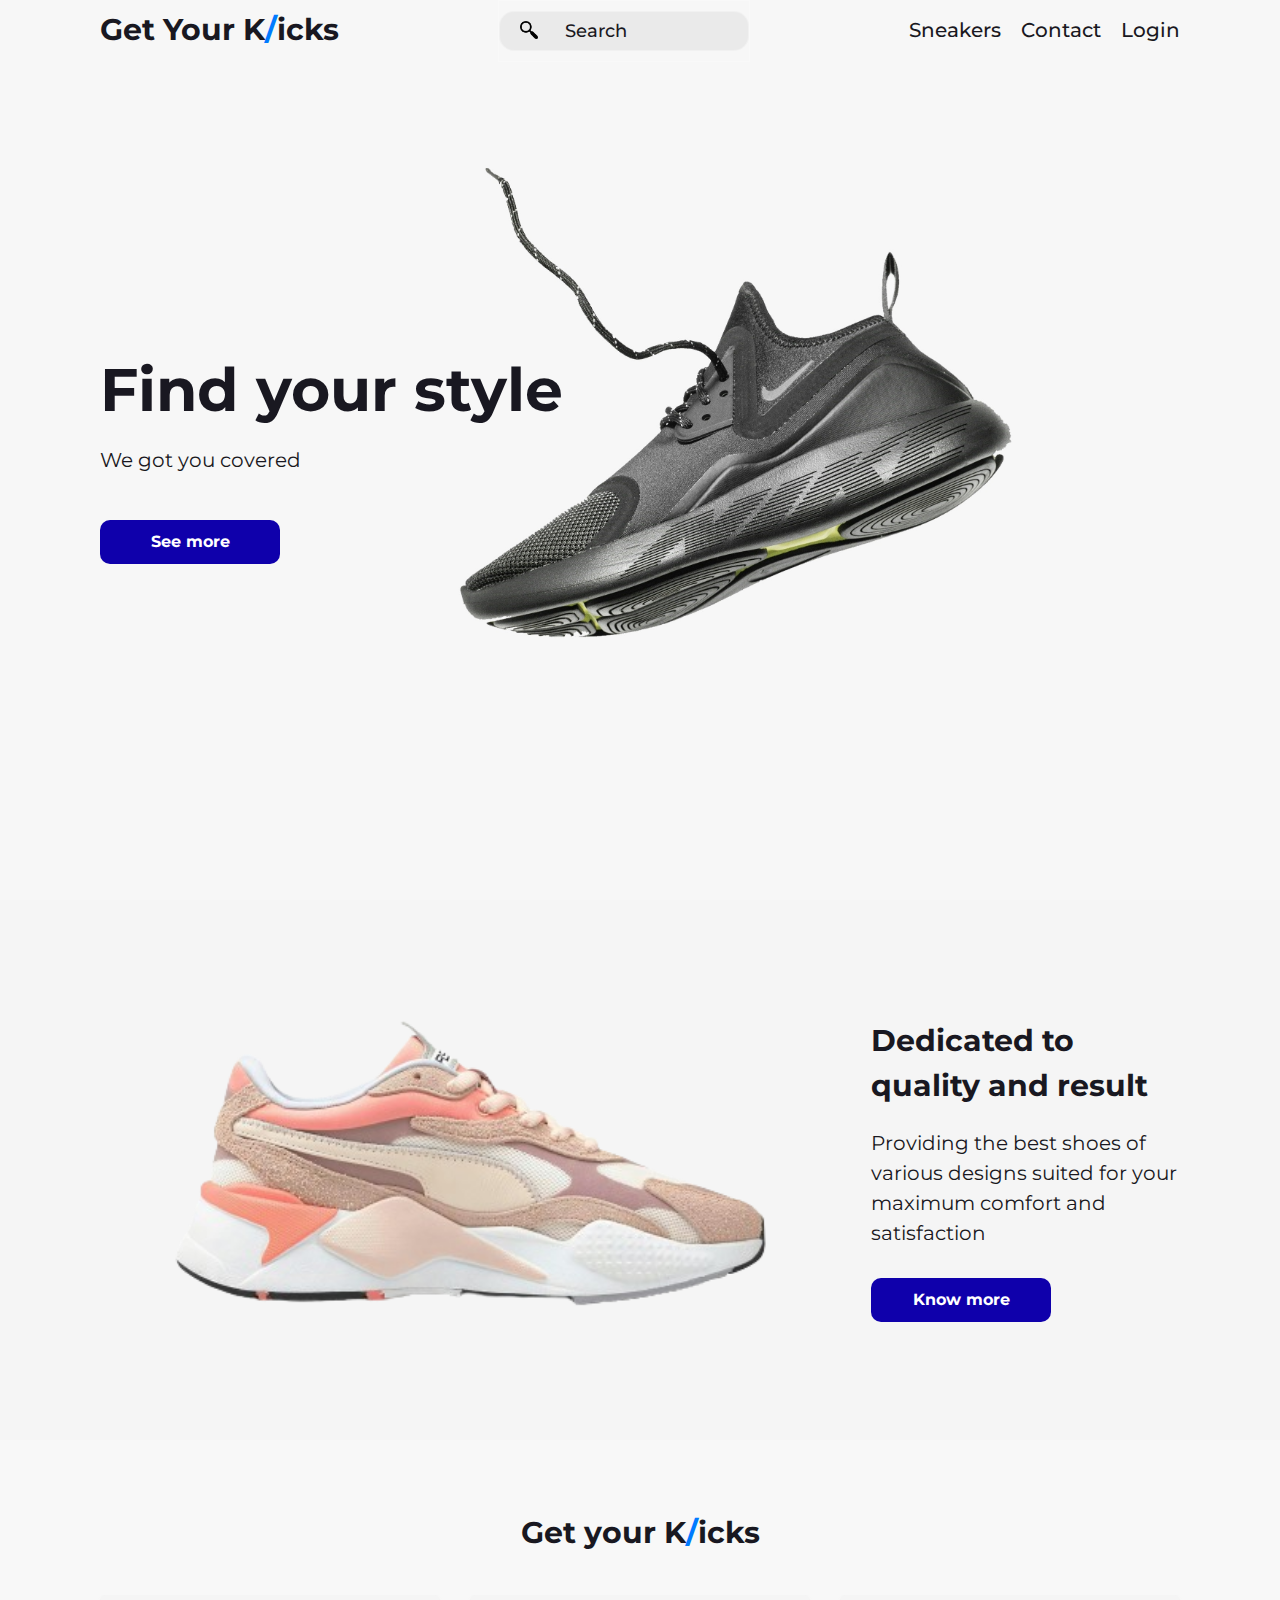
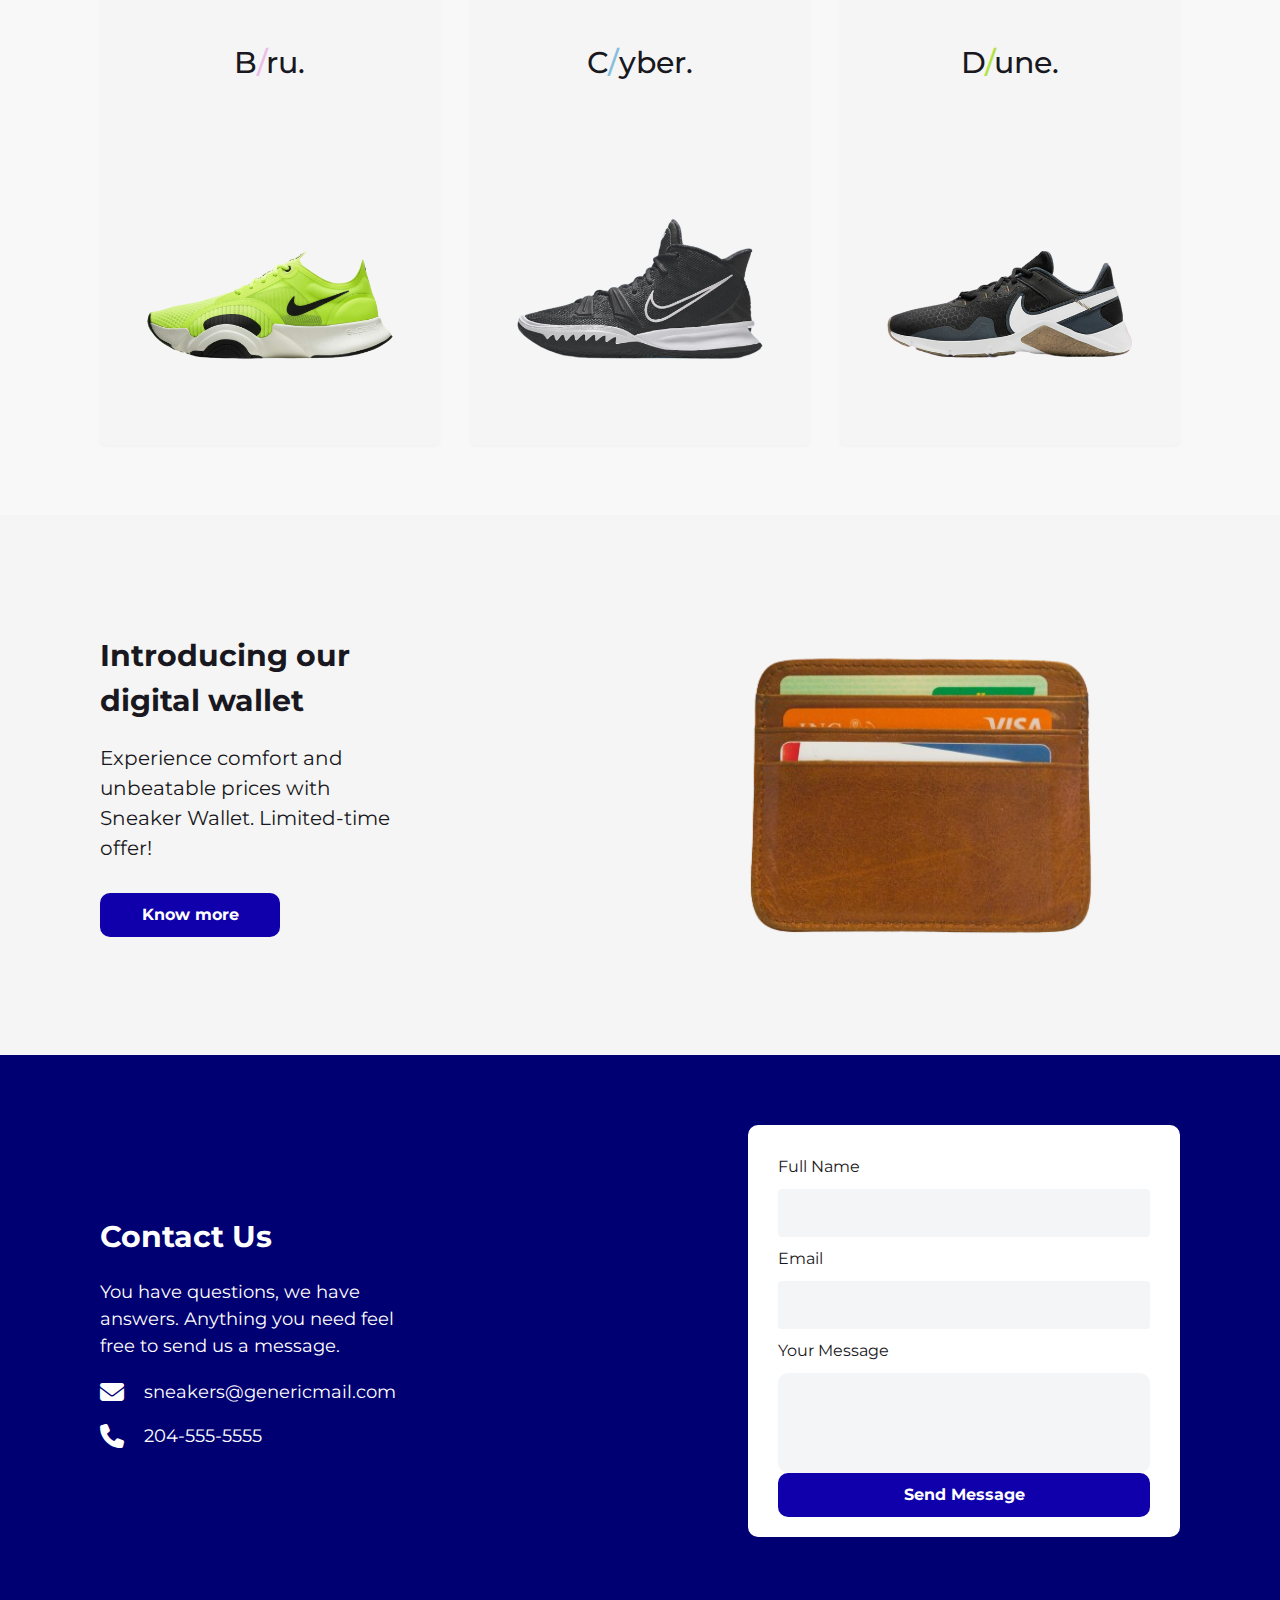
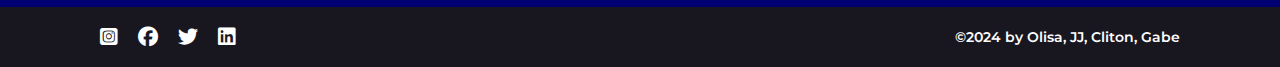
==== index.html @ c59a6548 "button fixed jj" ====
<!DOCTYPE html>
<html lang="en" dir ="ltr">
  <head>
    <meta charset="UTF-8">
    <meta name="viewport" content="width=device-width, initial-scale=1.0">
    <meta name="author" content = "Olisa Clinton JJ Gabe">
    <meta name="description" content = "Webpage">
    <meta name="keywords" content ="html, css, web, web development, javascript">
    <link rel = "icon" href ="./assets/img/favicon.png?v=2" type = "/x-icon">
    <title>Get Your Kicks</title>
    <link href="https://cdnjs.cloudflare.com/ajax/libs/font-awesome/6.5.1/css/all.min.css" rel="stylesheet">
    <link rel="preconnect" href="https://fonts.googleapis.com">
    <link rel="preconnect" href="https://fonts.gstatic.com" crossorigin>
    <link href="https://fonts.googleapis.com/css2?family=Montserrat:ital,wght@0,100..900;1,100..900&display=swap" rel="stylesheet">
    <link rel="stylesheet" href="./assets/style/reset.css">
    <link rel="stylesheet" href="./assets/style/style.css">
    <script src="./assets/script/script.js" defer></script>
  </head>
  <body>
    <header class ="landing">
      <div class ="container header-bar space-between">
        <div>
          <h1><a href="./index.html">Get Your K<span>/</span>icks</a></h1>
        </div>
        <div class="search">
          <form>
            <input type="text" placeholder="Search" class="search-input">
          </form>
        </div>
        <nav>
          <ul class="nav flex">
            <li><a href="./detail.html">Sneakers</a></li>
            <li><a href="#contact">Contact</a></li>
            <li><a href="#login" class="login">Login</a></li>
          </ul>
        </nav>
      </div>
      <div class="container">
        <div class="landing-text-main">
          <div class="landing-items">
              <h2 class="landing-title">Find your style</h2>
              <p class="landing-paragraph">We got you covered</p>
              <a href="#product" class="button">See more</a>
          </div>
        </div>
      </div>
    </header>
    <main>
      <!--     About Section     -->
      <section class="best-offer">
        <div class="container">
          <div class="best-offer-row">
            <div class="best-offer-column-big about-column-image"></div>
            <div class="best-offer-column-small">
              <div>
                <h2>Dedicated to quality and result</h2>
                <p>
                  Providing the best shoes of various designs suited for your
                  maximum comfort and satisfaction
                </p>
                <a href="./detail.html" class="button">Know more</a>
              </div>
            </div>
          </div>
        </div>
     </section>
     <!--      /About Section    -->
      <section class="container">
        <div class="product-title" id="product">
          <h2>Get your K<span>/</span>icks</h2>
        </div>
        <div class="product-container">
          <div class="product-box product-one">
            <p>B<span>/</span>ru.</p>
            <a href="detail.html" >
              <img src="./assets/img/1.png">
            </a>
          </div>
          <div class="product-box product-two">
            <p>C<span>/</span>yber.</p>
            <a href="detail.html" >
              <img src="./assets/img/2.png">
            </a>
          </div>
          <div class="product-box product-three">
            <p>D<span>/</span>une.</p>
            <a href="detail.html" >
              <img src="./assets/img/3.png">
            </a>
          </div>
        </div>
      </section>
      <!--     Digital Wallet Section     -->
      <section class="best-offer">
        <div class="container best-offer-row space-between">
          <div class="best-offer-column-small">
            <div>
              <h2>Introducing our digital wallet</h2>
              <p>
                Experience comfort and unbeatable prices 
                with Sneaker Wallet. 
                Limited-time offer!
              </p>
              <a href="./detail.html" class="button">Know more</a>
            </div>
          </div>
          <div class="wallet-column-big digital-wallet"></div>
        </div>
     </section>
     <!--      /Digital Wallet Section    -->
      <!-- Contact -->
      <section class="contact-section flex row">
        <div class="container contact-container space-between">
          <div class="contact-box contact-info">
            <h2 class="contact-title">Contact Us</h2>
            <p>
              You have questions, we have answers. Anything you need feel free
              to send us a message.
            </p>
            <div class="icon-plus-text">
              <i class="fa-solid fa-envelope"></i>
              <p>sneakers@genericmail.com</p>
            </div>
            <div class="icon-plus-text">
              <i class="fa-solid fa-phone"></i>
              <p>204-555-5555</p>
            </div>
          </div>

          <form class="contact-box contact-form">
            <p>Full Name</p>
            <input type="text" placeholder="" class="contact-name" minlength="1" required>
            <p>Email</p>
            <input type="email" placeholder="" class="contact-email" pattern="^(?=^.{8,}$)[\-_A-Za-z0-9]+([\.\-_][a-zA-Z0-9]+)*@[A-Za-z0-9]+([\.\-][a-zA-Z0-9]+)*\.[A-Za-z]{2,}$">
            <p>Your Message</p>
            <textarea placeholder="" required></textarea>
            <input class="button form-button" type="submit" value="Send Message">
          </form>

        </div>
      </section>
      
      <!-- Dialog -->
      <div class="dialog">
        <h2>Sign in</h2>
        <form name="signin" method="dialog">
          <label>Email</label>
          <input name="email" type="email" placeholder="" maxlength="50" required
            title="Email is required" pattern="^(?=^.{8,}$)[\-_A-Za-z0-9]+([\.\-_][a-zA-Z0-9]+)*@[A-Za-z0-9]+([\.\-][a-zA-Z0-9]+)*\.[A-Za-z]{2,}$">
          <label>Password</label>
          <input name="password" type="password" placeholder="" minlength="6" required>
          <p><a href="#">Forgot password?</a></p>
          <input type="submit" value="Sign in">
        </form>
      </div>
    </main>
    <footer>
      <div class="container flex space-between">
        <div>
          <ul class="footer-socialmedia">
            <li><i class="fa-brands fa-square-instagram"></i></li>
            <li><i class="fa-brands fa-facebook"></i></li>
            <li><i class="fa-brands fa-twitter"></i></li>
            <li><i class="fa-brands fa-linkedin"></i></li>
          </ul>
        </div>
        <div>
          <ul class="footer-copyright">
            <li>&#169;2024 by Olisa, JJ, Cliton, Gabe</li>
          </ul>
        </div>
      </div>
    </footer>
  </body>
</html>
---- assets/style/style.css ----
@charset "utf-8";
@import url('https://fonts.googleapis.com/css2?family=Montserrat:ital,wght@0,100..900;1,100..900&family=Roboto:ital,wght@0,100;0,300;0,400;0,500;0,700;0,900;1,100;1,300;1,400;1,500;1,700;1,900&display=swap');

:root{
  /* --background-dark: rgb(24,23,32); */
  --background-main: #f8f8f8;
  --background-sub: #ffffff;
  --font-color-main: #191821;
  --font-color-sub: #191821;
  --font-size-large: 30px;
  --font-size-medium: 24px;
  --font-size-small: 20px;
  --button-color: #0f00ab;
  --button-hover-color: #0047ab;
  --button-font: #ffffff;
  --footer-font-color: #ffffff;

}

html {
  scroll-behavior: smooth;
}

.container {
  width: min(100% - 30px, 1080px);
  margin-inline: auto;
}

body {
  background-color: var(--background-main);
  font-family: "Montserrat", sans-serif;
  overflow: auto;
}

h1, h2, p, li, a {
  color: var(--font-color-main);
}

h2 {
  font-size: var(--font-size-large);
}

p {
  font-size: var(--font-size-small)
}

/*------------------------------------*/
/*        Olisa Button                */
/*------------------------------------*/

.row {
  flex-wrap: wrap;
  gap: 30px;
}

.column {
  height: 400px;
  border-radius: 15px;
}

.button {
  background-color: var(--button-color);
  display: block;
  height: 44px;
  width: 180px;
  line-height: 44px;
  color: var(--button-font);
  background-color: var(--button-color);
  text-align: center;
  font-weight: 700;
  cursor: pointer;
  border-radius: 10px;
  transition: all 0.25s ease-in-out;
  text-decoration: none;
}

.button:hover {
  background-color: var(--button-hover-color);
}

.form-button {
  width: 100%;
  margin: 30px 7px 20px;
  background-color: var(--button-color);
}


/*----------------------------------*/
/*             Header               */
/*----------------------------------*/

h1 {
  text-align: left;
  line-height: 60px;
  font-size: var(--font-size-large);

  span {
    color: #007bff;
  }
}

.header-bar{
  display: flex;
}

nav ul {
  gap: 20px;
}

nav ul li {
  line-height: 60px;
  list-style: none;
}

nav ul li a {
  color: var(--font-color-main);
  font-weight: 500;
  font-size: var(--font-size-small);
  text-decoration: none;
  cursor: pointer;
  transition: color 0.25s ease-in-out;
}

nav ul li a:hover {
  color: var(--button-color);
}

.header-nav {
  display: flex;
  gap: 30px;
}

span {
  color: #007bff;
}


/*----------------------------------*/
/*          Search                  */
/*----------------------------------*/


.search {
  display: flex;
  align-items: center;
  justify-content: end;
  color: #808080;
  border: 1px solid rgb(255 255 255 /0.30);

}

.search-input {
  background-color: rgb(255 255 255 / 0.7);
  color: #000;
  color: var(--font-color-main);
  transition: all 0.25s ease-in-out;
  height: 40px;
  font-size: 18px;
  border-radius: 15px;
  z-index: 1;
  border: 1px solid rgb(255 255 255 /0.30);

}

.search-input[type=text] {
  width: 250px;
  height: 40px;
  line-height: 60px;
  border-radius: 15px;
  font-size: 18px;
  font-weight: 500;
  color: #000;
  padding: 0 0 0 50px; 
  color: var( --font-color-main);
  padding: 0 0 0 60px; 
  transition: all 0.25s ease-in-out;
  background: rgb(0 0 0 / 0.05) url(../img/search-icon.png) no-repeat 20px 9px;
  background-size: 18px;
  border: 1px solid rgb(255 255 255 /0.30);
}

::placeholder {
  color: rgb(0 0 0 / 0.4);
  padding: 10px 5px;
  font-size: 18px;
  color: var( --font-color-main);
}

.search-input[type=text]:focus {
  border: 1px solid #0047ab;
}



/*----------------------------------*/
/*          Landing Page            */
/*----------------------------------*/

.landing {
  background: transparent url(../img/bg1-a.jpg) no-repeat center center/cover;
  background-color: var(--background-color);
  background-size: cover;
  background-position: center;
  z-index: -1;
  height: 100dvh;
}

.landing-text-main {
  width: 100%;
  height: 800px;
  line-height: 1;
  display: flex;
  align-items: center;
  justify-content: left;
}

.landing-text-sub {
  justify-content: left;
  display: flex;
  align-items: center;
}

.landing-title {
  justify-content: left;
  font-size: 60px;
  color: var(--font-color-main);
  font-weight: 700;
}

.landing-items p {
  margin: 20px 0;
}

.landing-paragraph {
  color: var(--font-color-main);
  font-size: var(--font-size-small);
  padding: 10px 0 30px;
}

.landing-paragraph-sub {
  color: var(--font-color-sub);
}

button {
  height: 40px;
  font-size:  var(--font-size-small);
  color: var(--font-text-main);
  border: 1px solid var(--button-color);
  background-color: var(--button-color);
  padding: 5px 30px;
  cursor: pointer;
  border-radius: 5px;
  transition: .4s ease;
  margin-top: 10px;
  box-shadow: 0px 2px 2px 0px rgba(0, 0, 0, 0.1);
}

button:hover {
  background-color: var(--button-color);
  /* background-color: #00275f; */
}

a:link, a:visited {
  text-decoration: none;
}


/*------------------------------------------*/
/*               Dialog                     */
/*------------------------------------------*/

.overlay {
  background: rgba(70, 70, 70, 0.7);
  position: fixed;
  z-index: 6666;
  top: 0;
  right: 0;
  left: 0;
  bottom: 0;
  visibility: hidden;
  transition: all 0.25s ease-in-out;

  &.open {
      visibility: visible;
      background: rgba(70, 70, 70, .4);
  }
}

.dialog {
  width: 380px;
  border-radius: 10px;
  background-color: #fff;
  box-shadow: 0px 0px 3px 1px rgba(0, 0, 0, 0.1);
  position: fixed;
  z-index: 8888;
  top: 50%;
  left: 50%;
  transform: translate(-50%, -45%);
  visibility: hidden;
  opacity: 0;
  transition: all 0.25s ease-in-out;
  padding: 30px;
  color: #666;

  &.open {
      visibility: visible;
      opacity: 1;
      transform: translate(-50%, -50%);
  }

  h2 {
      margin-bottom: 40px;
  }

  label {
      display: block;
      margin: 5px 2px;
  }

  p {
      margin: 20px 0;
      font-size: 10px;
      text-align: right;
  }

  a {
      color: #666;
  }

  input {
      font-size: 1.6rem;
      font-weight: 400;
      width: 100%;
      height: 4.8rem;
      padding: 0 3rem 0 1.5rem;
      background-color: #f3f5f7;
      border: 0rem solid #ccc;
      border-radius: .4rem;
  }

  input[type=submit] {
      width: 100%;
      background-color: var(--button-color);
      color: #fff;
      margin: 10px 0;
      border-radius: 10px;
      font-weight: 700;
  }

  ::placeholder {
      color: #fff;
  }
}

.dialog .forgot {
  color: var(--button-hover-color);
  font-size: 16px;
  margin: 10px 0;
}

button {
  height: 40px;
  font-size: 20px;
  color: var(--font-text-main);
  border: 1px solid var(--button-color);
  background-color: var(--button-color);
  padding: 5px 30px;
  cursor: pointer;
  border-radius: 10px;
  transition: .4s ease;
  margin-top: 10px;
  box-shadow: 0px 2px 2px 0px rgba(0, 0, 0, 0.1);
}

button:hover {
  background-color: var(--button-hover-color);
}

.scroll-disable {
  overflow: hidden;
}

.scroll-enable {
  overflow: auto;
}


/*------------------------------------------*/
/*              Products                    */
/*------------------------------------------*/

section {
  padding: 70px 0;
}

.product-container {
  display: flex;
  justify-content: space-between;
  gap: 20px;
  flex-wrap: wrap;
  perspective: 200px;
}

.product-title {
  padding-bottom: 40px;
  text-align: center;

  span {
    color: #007bff;
  }
}

.product-box {
  justify-content: center;
  align-content: center;
  max-width:calc(33.3333333% - 20px);
  flex: 0 0 calc(33.3333333% - 20px);
  width: fit-content;
  height: 450px;
  position: relative;
  border-radius: 5px;
  box-shadow: 0px 2px 2px 0px rgb(239 239 239 / 0.5);
  transition: all 0.25s ease-in-out;
  background-color: rgb(239 239 239 / 0.3);
}

.product-box p {
  position: absolute;
  top: 10%;
  width: 100%;
  font-size: 30px;
  font-weight: 500;
  text-align: center;
  transition: all 0.25s ease-in-out;
}

.product-box img {
  width: 80%;
  position: absolute;
  transform: translate(-50%,-50%);
  left: 50%;
  bottom: 0;
  z-index: 10;
  transform-origin: bottom left;
  transition: all 0.25s ease-in-out;
}

.product-box:hover {
  transform: translateZ(2px);
  z-index: 10;
  img {
    width: 150%;
    transform: translate(-20%,0) rotateZ(-45deg);
  }
  p {
    color: #fff;
    font-weight: 800;
    font-size: 40px;
    transform: rotateZ(-45deg);
  }
  span {
    color: #fff;
  }
}

.product-one {
  span {
    color: #ecbde9;
  }
}

.product-two {
  span {
    color: #86bedf;
  }
}

.product-three {
  span {
    color: #b3e140;
  }
}

.product-one:hover {
  background-color: #ecbde9;
}

.product-two:hover {
  transform: translateZ(2px);
  background-color: #86bedf;
}

.product-three:hover {
  background-color: #b3e140;
}

@media (max-width: 925px) {
  .product-box {
    height: 350px;
  }
}

@media (max-width: 725px) {
  .product-box {
    height: 250px;
  }
}

@media (max-width: 525px) {
  .product-box {
    max-width: 100%;
    flex: 0 0 100%;
    height: 350px;

    img {
      width: 50%;
    }

    &:hover{
      img {
        width: 55%;
      }
    }
  }

}


/*------------------------------------------*/
/*        About and Wallet                  */
/*------------------------------------------*/


.best-offer {
  background-color: rgb(131 131 131 / 0.025);
}

.best-offer-column-small {
  place-items: center;
  display: flex;
  flex: 0 0 calc(30% - 15px);
  max-width: calc(30% - 15px);
}

.best-offer-column-big {
  flex: 0 0 calc(70% - 15px);
  max-width: calc(70% - 15px);
  height: 400px;
}

.wallet-column-big {
  flex: 0 0 calc(70% - 15px);
  max-width: calc(50% - 15px);
  height: 400px;
}

.about-column-image {
  background: url('../img/about-section-image.png') center / cover no-repeat;
}

.digital-wallet {
  background: url('../img/wallet.png') center / cover no-repeat;
}

.best-offer-column-small p {
  padding: 20px 0 30px;
}

.best-offer-row {
  display: flex;
  flex-wrap: wrap;
  gap: 30px;
}

.product-space {
  padding: 10px 0 10px;
}

/*------------------------------------------*/
/*               Contact                    */
/*------------------------------------------*/


.contact-section {
  background-color: #000072;
  color: var(--button-font);
  height: 100%;
}

.contact-container {
  display: flex;
}

.contact-box {
  width: 50%;
}

.contact-info {
  width: 30%;
  display: flex;
  flex-wrap: wrap;
  align-content: center;
}

.contact-info {
  h2 {
  padding-bottom: 20px;
  color: #fff;
  }

  p {
    font-size: 18px;
    color: #fff;
  }
}

.icon-plus-text {
  display: flex;
  line-height: 24px;
  font-size: var(--font-size-medium);
  gap: 20px;
  margin-top: 20px;
}

.contact-form {
  width: 40%  ;
  height: 100%;
  display: flex;
  justify-content: space-between;
  flex-wrap: wrap;
  color: #666;
  background-color: #fff;
  padding: 20px;
  border-radius: 10px;

  p {
    font-size: 16px;
    margin: 0 10px;
    padding: 10px 0;
  }

  input {
    width: 100%;
    margin: 0 10px;
  }

  .address-title {
    display: block;
  }

  textarea {
    resize: none;
    margin: 0 10px;
    border-radius: 10px;
    width: 100%;
    height: 100px;
    padding: 0 5px;
    background-color: #f3f5f7;
  }

  input:not([type=submit]) {
    font-size: 1.6rem;
    font-weight: 400;
    height: 4.8rem;
    padding: 0 3rem 0 1.5rem;
    background-color: #f3f5f7;
    border: 0rem solid #ccc;
    border-radius: .4rem;
  }
}

input:focus, textarea:focus {
  border: 1px solid #0047ab;
}

.contact-form  .address-title {
  width: 100%;
}

.contact-form  .contact-address {
  width: 100%;

}

/*------------------------------------------*/
/*              Footer                      */
/*------------------------------------------*/

footer {
  background-color:#181720;
  color: #ffffff;
  height: 60px;
  font-weight: 600;
  display: flex;
  justify-content: space-around;
  /* margin-top: 100px; */
}

.footer-copyright {
  font-size: 14px;
  text-decoration: none;
  line-height: 60px;
  list-style: none;

}
.footer-copyright li {
  color: #ffffff;
}


.footer-socialmedia {
  font-size: 20px;
  line-height: 60px;
  list-style: none;
  color: #ffffff;
  gap: 20px;
  display: flex;
}

.footer-socialmedia li i {
  color: var( --footer-font-color);
}

footer ul li a {
  color: var( --footer-font-color);
  text-decoration: none;
  cursor: default;
  transition: color 0.25s ease-in-out;
}

footer .fa-brands {
  color: var( --footer-font-color);
}

footer ul li a:hover {
  color: #eaeaff;
}



/*------------------------------------------*/
/*             Responsiveness               */
/*------------------------------------------*/


@media(max-width: 768px) {

  /* Header */

  .nav {
    translate: -1000%;
    display: none;
  }

  .header-bar {
    display: block;
  }

  .search {
    justify-content: start;
  }

  .search-input[type=text] {
    width: 100%;
  }

  h1 {
    font-size: 40px;
    
  }


/* Banner */

.landing {
  height: 700px;
}

  .project-box {
    flex: 0 0 calc(50% - 10px);
    max-width: calc(50% - 10px);
  }

  .project-box:last-of-type {
    flex: 0 0 calc(100%);
    max-width: 100%;
  }

  .about-picture {
    flex: 0 0 calc(100%);
    max-width: 100%;
  }

  .about-text {
    flex: 0 0 calc(100%);
    max-width: 100%;
  }
  
  .about-skills {
    flex: 0 0 calc(100%);
    max-width: 100%;
  }



  /* Wallet and About Section */
  
  .best-offer-column-big {
    flex: 0 0 calc(100%);
    max-width: 100%;
  }

  .best-offer-column-small {
    text-align: center;
    flex: 0 0 calc(100%);
    max-width: 100%;
  }

  .wallet-column-big {
    flex: 0 0 calc(100%);
    max-width: 100%;
    height: 400px;


  }
  

  /* Detail */
  .demand-box {
    flex: 0 0 calc(50% - 10px);
    max-width: calc(50% - 10px);
    display: flex;
  }



}

@media(max-width: 480px) {

  .landing {
    height: 600px;
  }

  .project-box {
    flex: 0 0 calc(100%);
    max-width: 100%;
  }

  .button {
    position: relative;
    left: 25%;
  }
  .landing {
    background: transparent url(../img/bg1-mobile.jpg) no-repeat center center/cover;
  }

}

/* contact section*/
@media (max-width: 600px) {
  .contact-container {
    flex-direction: column;
  }

  .contact-form {
    flex: 0 0 calc(100%);
    width: 100%; /* Make the form take up the full width on small screens */
    padding: 20px;
  }
}
  

/*------------------------------------------*/
/*              Utility                     */
/*------------------------------------------*/

.space-around {
  justify-content: space-around;
}

.space-evenly {
  justify-content: space-evenly;
}

.space-between {
  justify-content: space-between;
}

.flex {
  display: flex;
}

.center {
  align-content: center;
}

/*------------------------------------------*/
/*   Responsiveness Contact                  */
/*------------------------------------------*/

@media(max-width: 480px) {
  .contact-info {
    flex: 0 0 calc(100%);
    width: 100%;
  }

  .contact-form {
    flex: 0 0 calc(100%);
    width: 100%;
 
  }

}
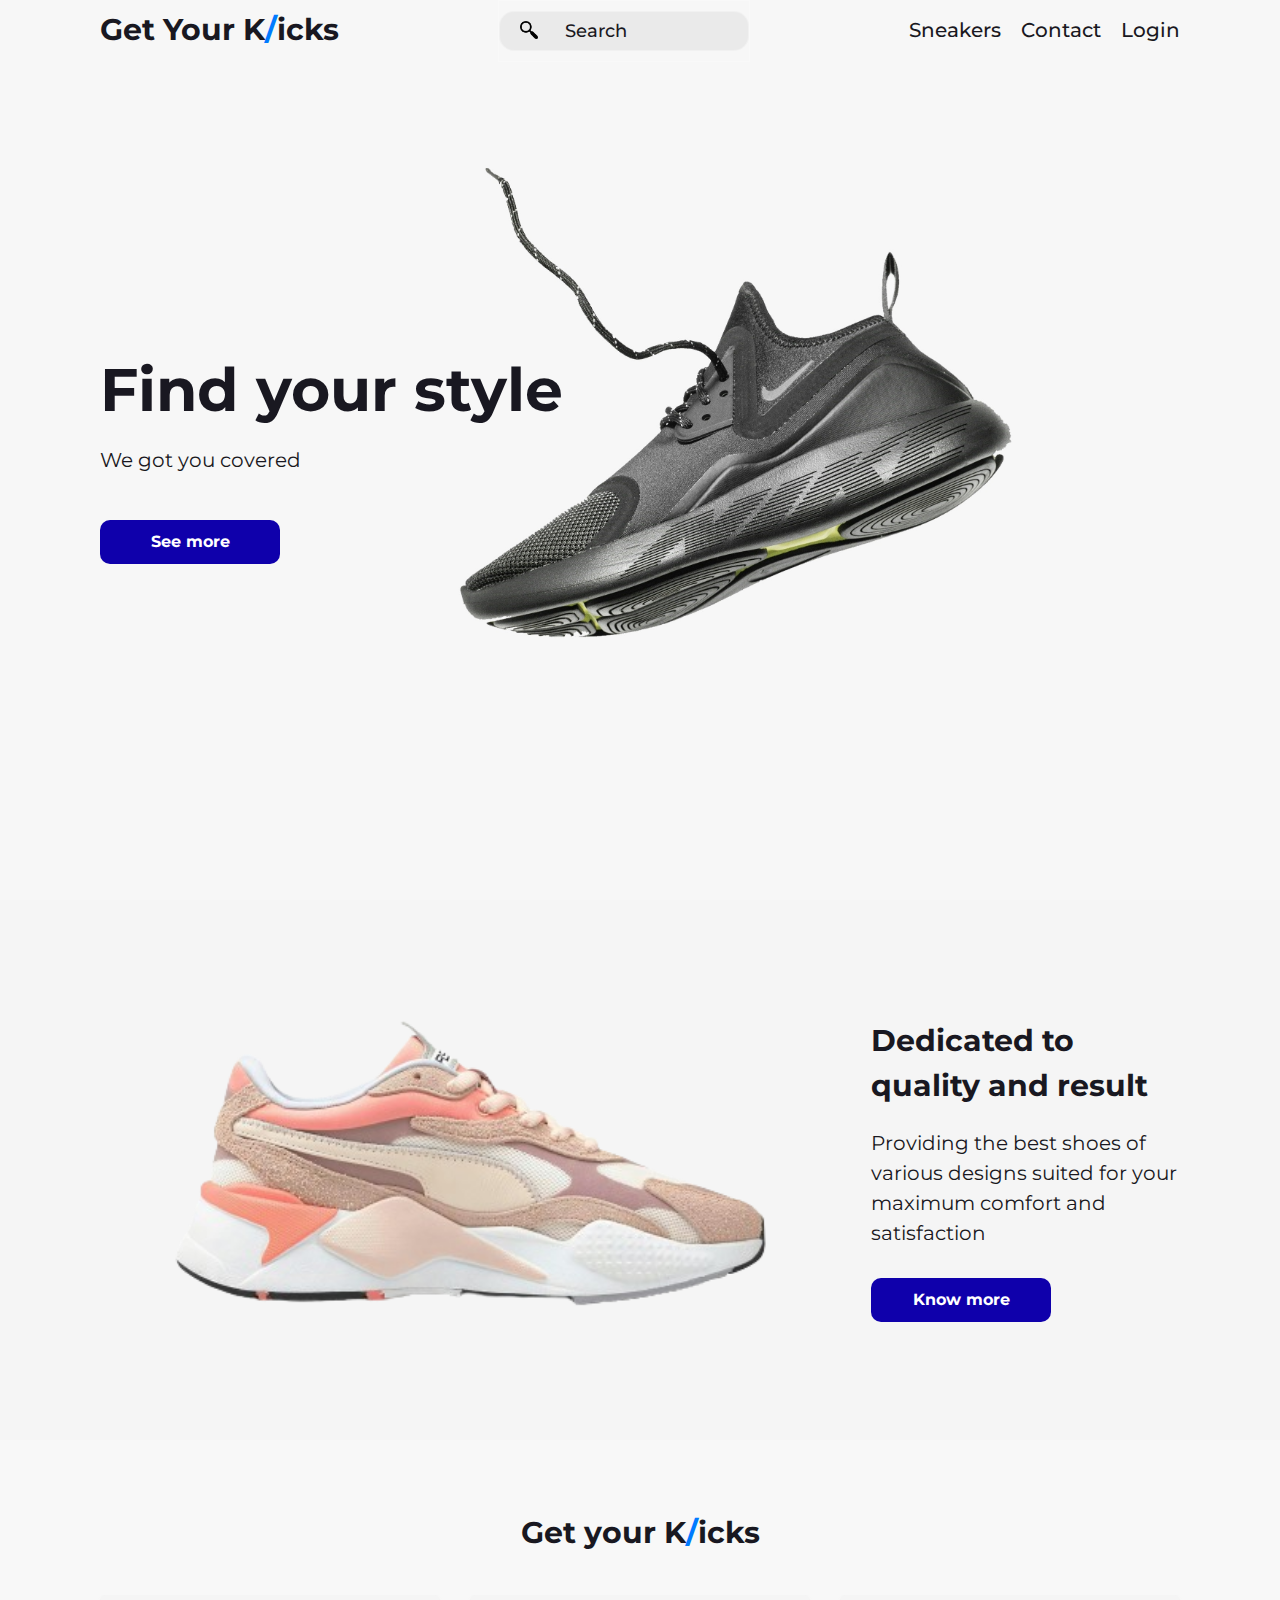
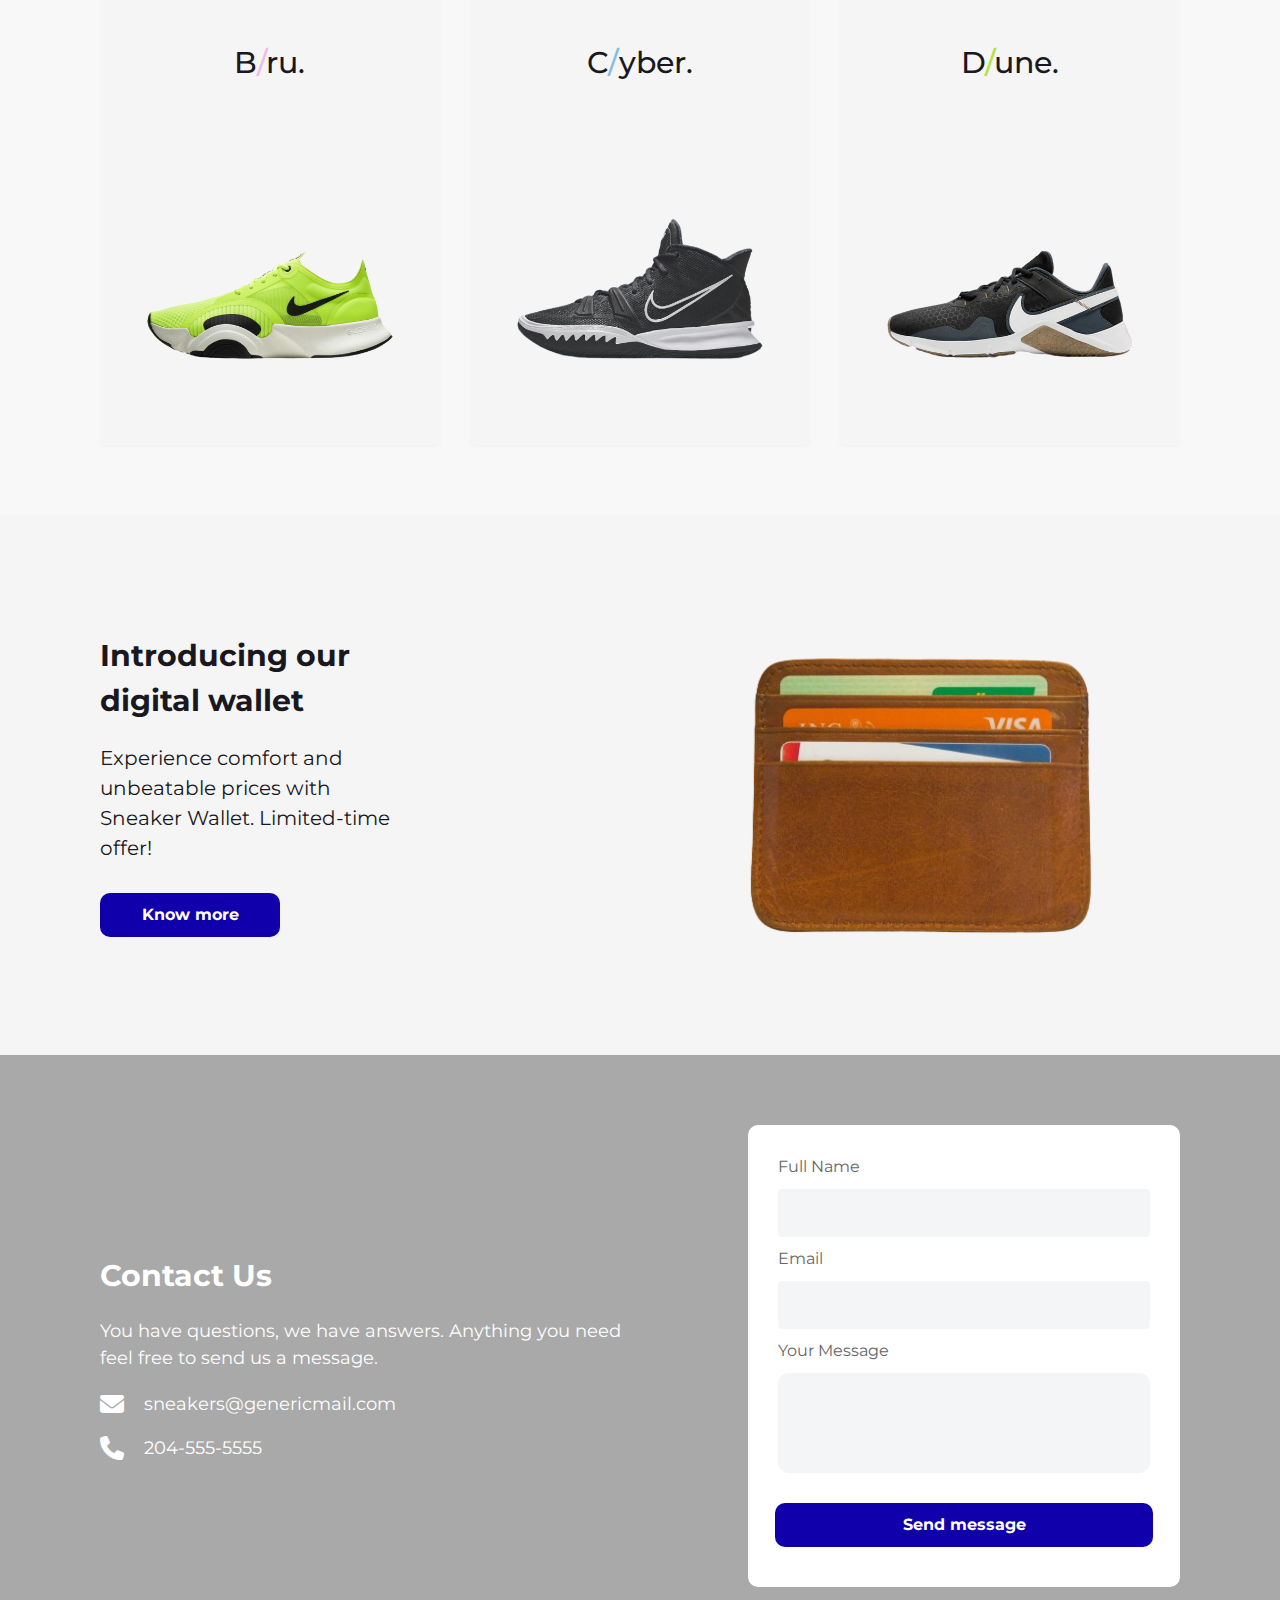
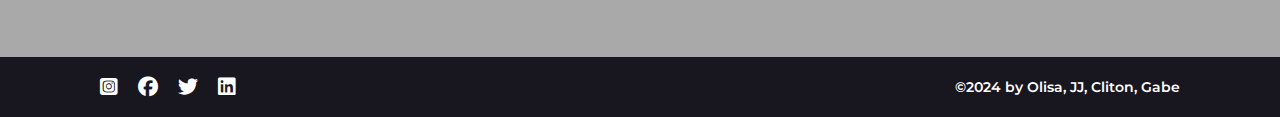
==== commit 078bc5ee: "Contact us responsive" ====
--- a/index.html
+++ b/index.html
@@ -58,7 +58,7 @@
                   Providing the best shoes of various designs suited for your
                   maximum comfort and satisfaction
                 </p>
-                <a href="./detail.html" class="button">Know more</a>
+                <a href="#" class="button">Know more</a>
               </div>
             </div>
           </div>
@@ -101,7 +101,7 @@
                 with Sneaker Wallet. 
                 Limited-time offer!
               </p>
-              <a href="./detail.html" class="button">Know more</a>
+              <a href="#" class="button">Know more</a>
             </div>
           </div>
           <div class="wallet-column-big digital-wallet"></div>
@@ -127,19 +127,19 @@
             </div>
           </div>
 
-          <form class="contact-box contact-form">
-            <p>Full Name</p>
-            <input type="text" placeholder="" class="contact-name" minlength="1" required>
-            <p>Email</p>
-            <input type="email" placeholder="" class="contact-email" pattern="^(?=^.{8,}$)[\-_A-Za-z0-9]+([\.\-_][a-zA-Z0-9]+)*@[A-Za-z0-9]+([\.\-][a-zA-Z0-9]+)*\.[A-Za-z]{2,}$">
-            <p>Your Message</p>
-            <textarea placeholder="" required></textarea>
-            <input class="button form-button" type="submit" value="Send Message">
-          </form>
-
+          <div class="contact-box contact-form">
+            <label>Full Name</label>
+            <input type="text" placeholder="" class="contact-name">
+            <label>Email</label>
+            <input type="text" placeholder="" class="contact-email">
+            <label>Your Message</label>
+            <textarea placeholder=""></textarea>
+            <a href="#" class="button form-button">
+              Send message
+            </a>
+          </div>
         </div>
       </section>
-      
       <!-- Dialog -->
       <div class="dialog">
         <h2>Sign in</h2>
--- a/assets/style/style.css
+++ b/assets/style/style.css
@@ -59,7 +59,6 @@
 }
 
 .button {
-  background-color: var(--button-color);
   display: block;
   height: 44px;
   width: 180px;
@@ -81,9 +80,16 @@
 .form-button {
   width: 100%;
   margin: 30px 7px 20px;
-  background-color: var(--button-color);
-}
-
+}
+
+/*----------------------------------*/
+/*  Olisa Contact Section           */
+/*----------------------------------*/
+
+.contact-section {
+  background-color: rgb(169 169 169);
+  color: var(--button-font);
+}
 
 /*----------------------------------*/
 /*             Header               */
@@ -580,13 +586,6 @@
 /*               Contact                    */
 /*------------------------------------------*/
 
-
-.contact-section {
-  background-color: #000072;
-  color: var(--button-font);
-  height: 100%;
-}
-
 .contact-container {
   display: flex;
 }
@@ -596,8 +595,7 @@
 }
 
 .contact-info {
-  width: 30%;
-  display: flex;
+  width: 50%;
   flex-wrap: wrap;
   align-content: center;
 }
@@ -623,8 +621,7 @@
 }
 
 .contact-form {
-  width: 40%  ;
-  height: 100%;
+  width: 40%;
   display: flex;
   justify-content: space-between;
   flex-wrap: wrap;
@@ -633,7 +630,7 @@
   padding: 20px;
   border-radius: 10px;
 
-  p {
+  label {
     font-size: 16px;
     margin: 0 10px;
     padding: 10px 0;
@@ -658,7 +655,7 @@
     background-color: #f3f5f7;
   }
 
-  input:not([type=submit]) {
+  input {
     font-size: 1.6rem;
     font-weight: 400;
     height: 4.8rem;
@@ -782,22 +779,22 @@
   }
 
   .project-box:last-of-type {
-    flex: 0 0 calc(100%);
+    flex: 0 0 100%;
     max-width: 100%;
   }
 
   .about-picture {
-    flex: 0 0 calc(100%);
+    flex: 0 0 100%;
     max-width: 100%;
   }
 
   .about-text {
-    flex: 0 0 calc(100%);
+    flex: 0 0 100%;
     max-width: 100%;
   }
   
   .about-skills {
-    flex: 0 0 calc(100%);
+    flex: 0 0 100%;
     max-width: 100%;
   }
 
@@ -806,18 +803,18 @@
   /* Wallet and About Section */
   
   .best-offer-column-big {
-    flex: 0 0 calc(100%);
+    flex: 0 0 100%;
     max-width: 100%;
   }
 
   .best-offer-column-small {
     text-align: center;
-    flex: 0 0 calc(100%);
+    flex: 0 0 100%;
     max-width: 100%;
   }
 
   .wallet-column-big {
-    flex: 0 0 calc(100%);
+    flex: 0 0 100%;
     max-width: 100%;
     height: 400px;
 
@@ -831,9 +828,6 @@
     max-width: calc(50% - 10px);
     display: flex;
   }
-
-
-
 }
 
 @media(max-width: 480px) {
@@ -864,9 +858,13 @@
   }
 
   .contact-form {
-    flex: 0 0 calc(100%);
     width: 100%; /* Make the form take up the full width on small screens */
-    padding: 20px;
+    margin: 40px 0;
+  }
+
+  .contact-info {
+    width: 100%;
+    text-align: center;
   }
 }
   
@@ -899,17 +897,3 @@
 /*   Responsiveness Contact                  */
 /*------------------------------------------*/
 
-@media(max-width: 480px) {
-  .contact-info {
-    flex: 0 0 calc(100%);
-    width: 100%;
-  }
-
-  .contact-form {
-    flex: 0 0 calc(100%);
-    width: 100%;
- 
-  }
-
-}
-
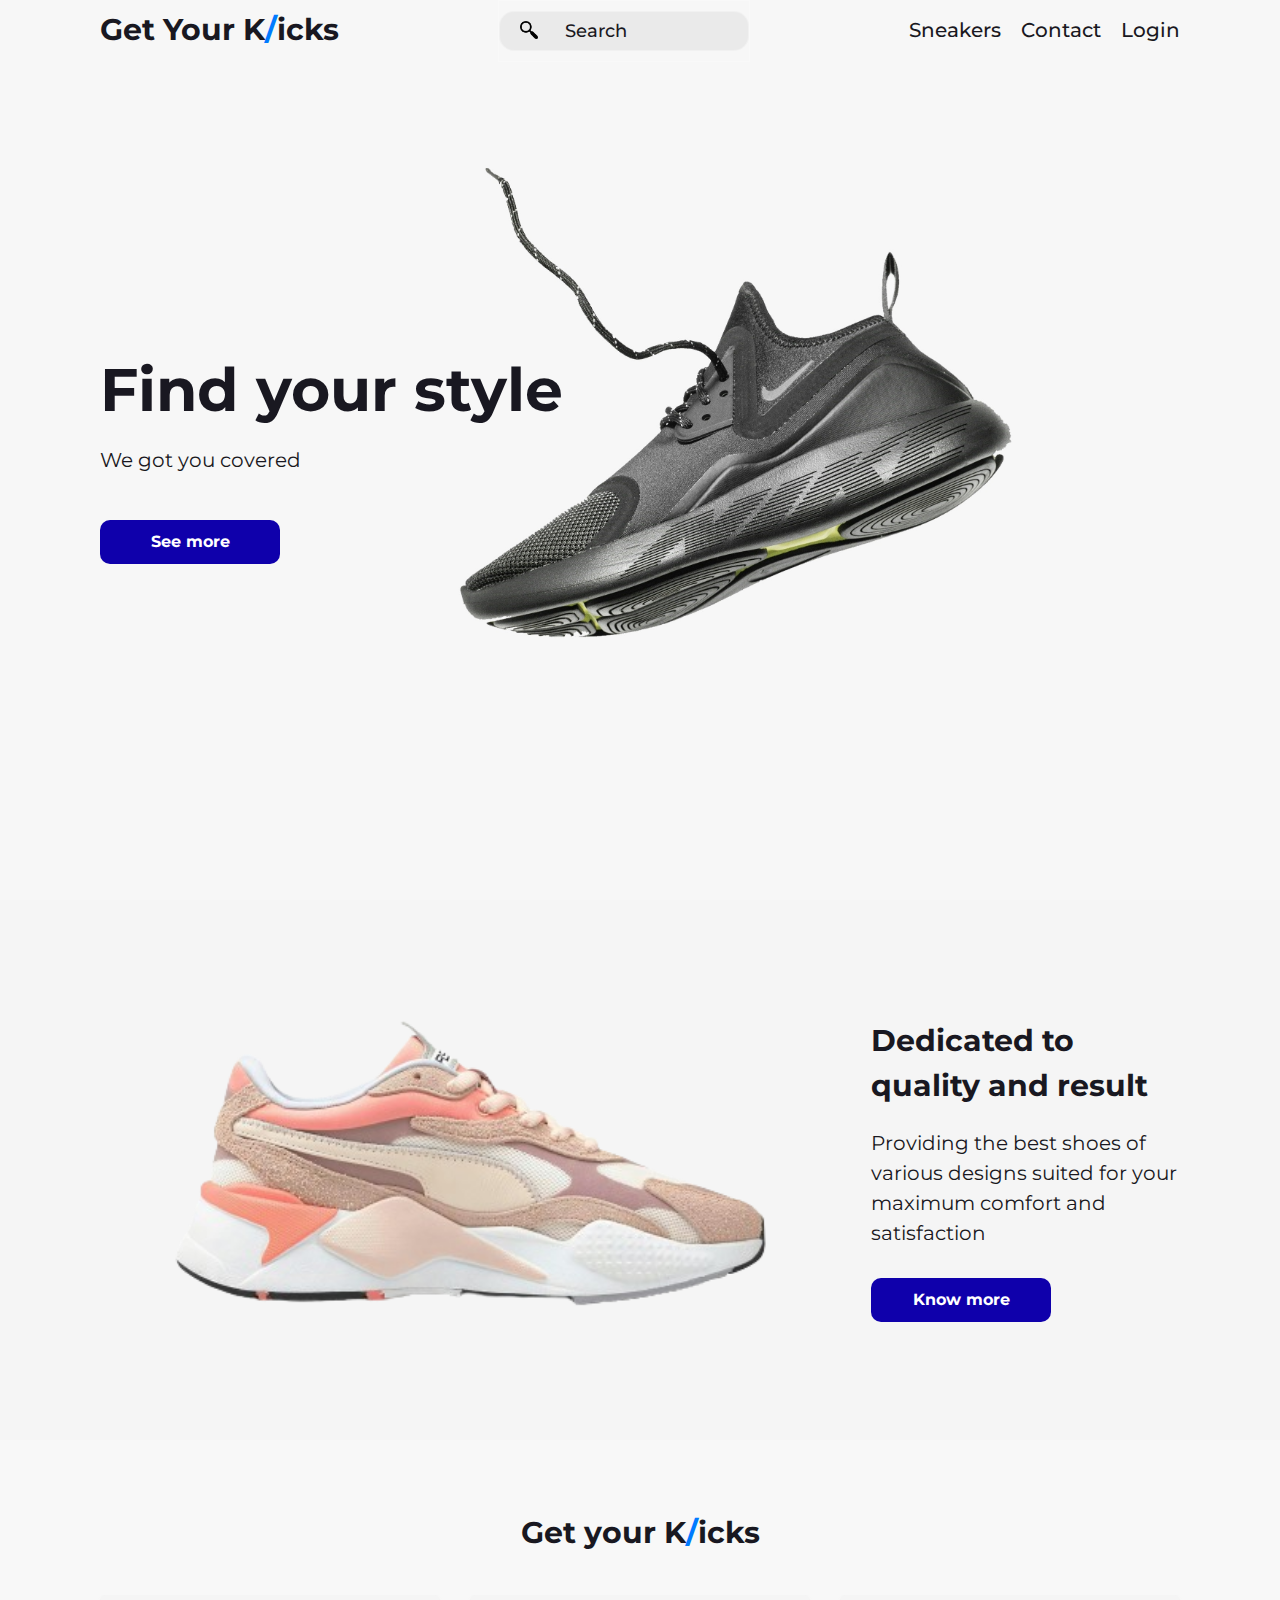
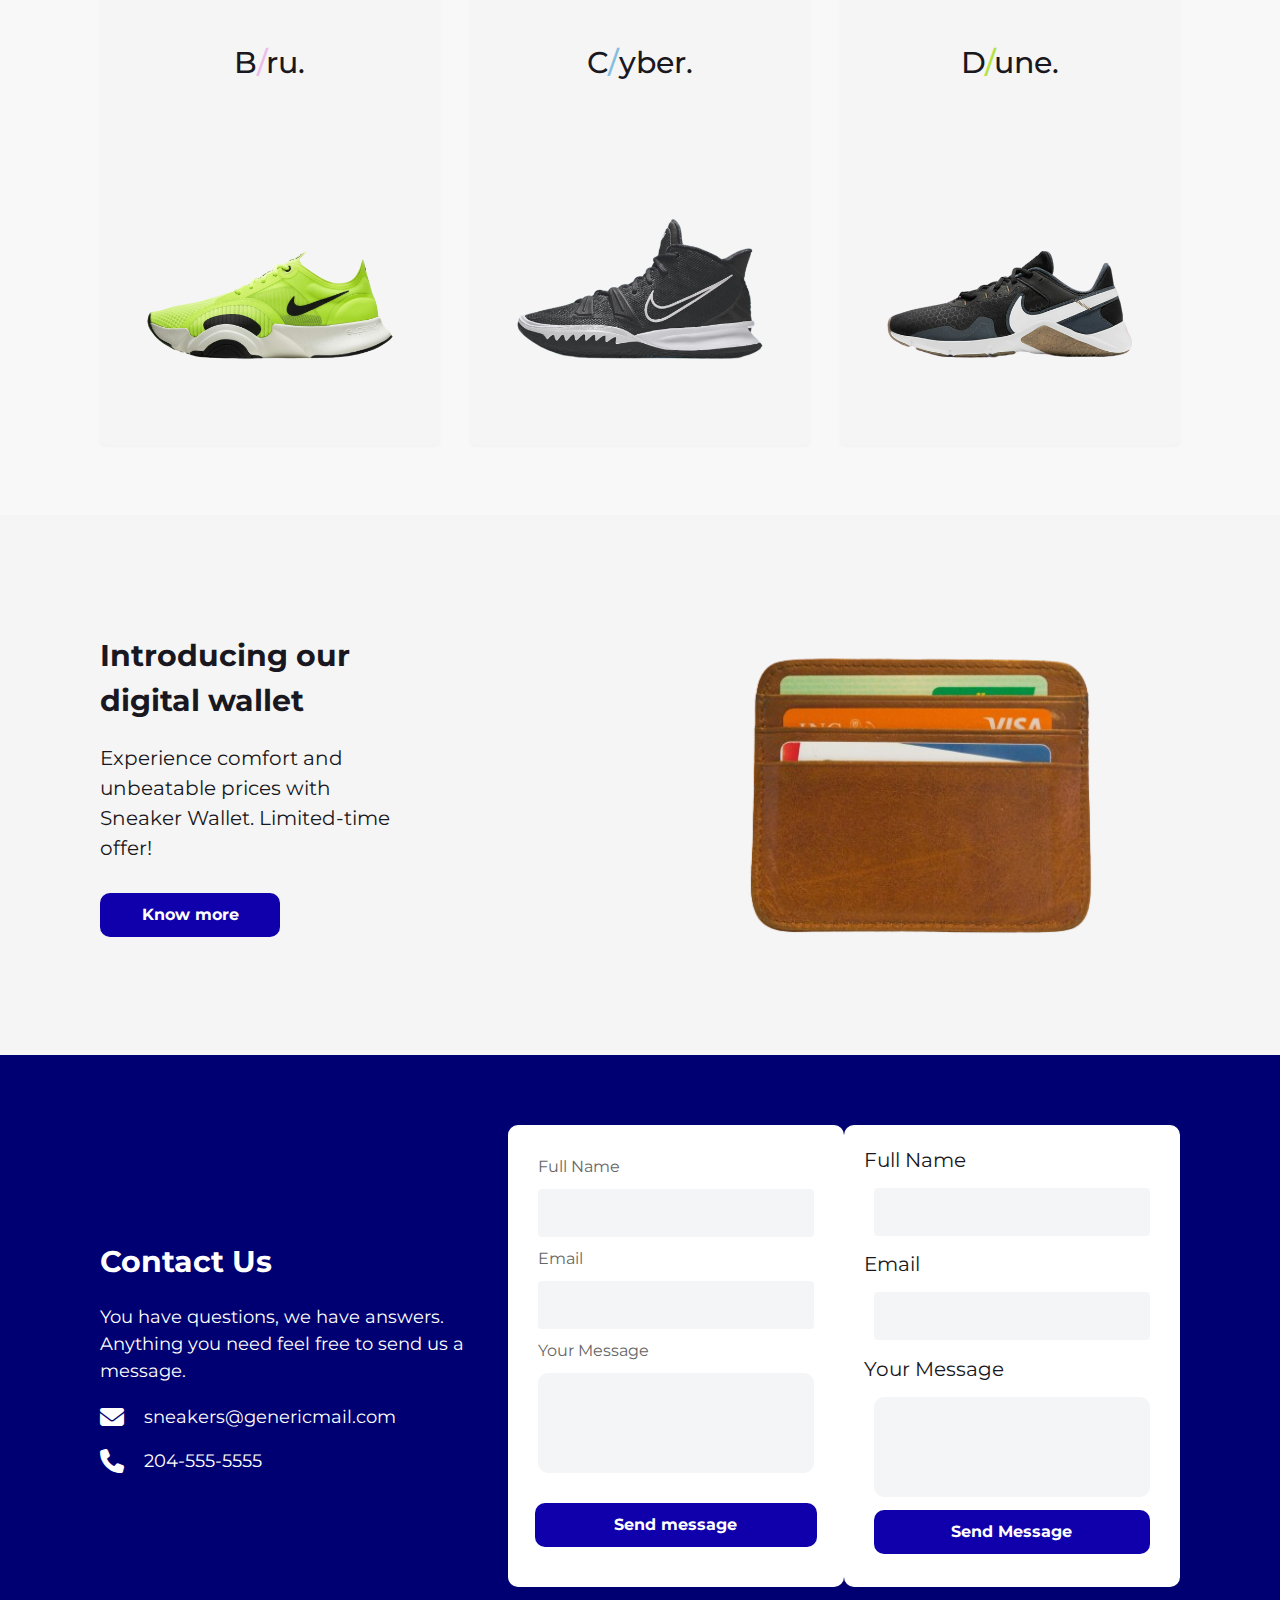
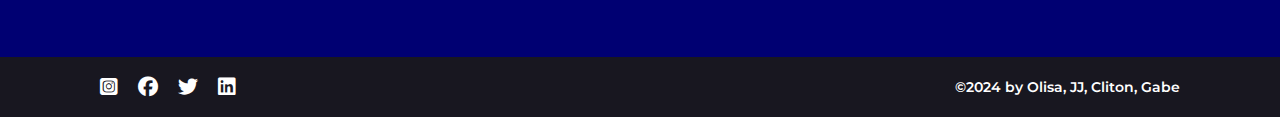
==== commit 6f8e6605: "Merge branch 'main' into olisa-branch" ====
--- a/index.html
+++ b/index.html
@@ -58,7 +58,7 @@
                   Providing the best shoes of various designs suited for your
                   maximum comfort and satisfaction
                 </p>
-                <a href="#" class="button">Know more</a>
+                <a href="./detail.html" class="button">Know more</a>
               </div>
             </div>
           </div>
@@ -101,7 +101,7 @@
                 with Sneaker Wallet. 
                 Limited-time offer!
               </p>
-              <a href="#" class="button">Know more</a>
+              <a href="./detail.html" class="button">Know more</a>
             </div>
           </div>
           <div class="wallet-column-big digital-wallet"></div>
@@ -127,6 +127,7 @@
             </div>
           </div>
 
+
           <div class="contact-box contact-form">
             <label>Full Name</label>
             <input type="text" placeholder="" class="contact-name">
@@ -138,8 +139,21 @@
               Send message
             </a>
           </div>
+
+          <form class="contact-box contact-form">
+            <p>Full Name</p>
+            <input type="text" placeholder="" class="contact-name" minlength="1" required>
+            <p>Email</p>
+            <input type="email" placeholder="" class="contact-email" pattern="^(?=^.{8,}$)[\-_A-Za-z0-9]+([\.\-_][a-zA-Z0-9]+)*@[A-Za-z0-9]+([\.\-][a-zA-Z0-9]+)*\.[A-Za-z]{2,}$">
+            <p>Your Message</p>
+            <textarea placeholder="" required></textarea>
+            <input class="button form-button" type="submit" value="Send Message">
+          </form>
+
+
         </div>
       </section>
+      
       <!-- Dialog -->
       <div class="dialog">
         <h2>Sign in</h2>
--- a/assets/style/style.css
+++ b/assets/style/style.css
@@ -59,6 +59,7 @@
 }
 
 .button {
+  background-color: var(--button-color);
   display: block;
   height: 44px;
   width: 180px;
@@ -80,7 +81,9 @@
 .form-button {
   width: 100%;
   margin: 30px 7px 20px;
-}
+  background-color: var(--button-color);
+}
+
 
 /*----------------------------------*/
 /*  Olisa Contact Section           */
@@ -90,6 +93,7 @@
   background-color: rgb(169 169 169);
   color: var(--button-font);
 }
+
 
 /*----------------------------------*/
 /*             Header               */
@@ -586,6 +590,13 @@
 /*               Contact                    */
 /*------------------------------------------*/
 
+
+.contact-section {
+  background-color: #000072;
+  color: var(--button-font);
+  height: 100%;
+}
+
 .contact-container {
   display: flex;
 }
@@ -655,7 +666,7 @@
     background-color: #f3f5f7;
   }
 
-  input {
+  input:not([type=submit]) {
     font-size: 1.6rem;
     font-weight: 400;
     height: 4.8rem;
@@ -845,9 +856,30 @@
     position: relative;
     left: 25%;
   }
+  
   .landing {
     background: transparent url(../img/bg1-mobile.jpg) no-repeat center center/cover;
   }
+
+  .contact-info {
+    flex: 0 0 calc(100%);
+    width: 100%;
+  }
+
+  .contact-box {
+    height: auto;
+    flex: 0 0 calc(100%);
+    width: 50%;
+    margin-bottom: 1000px;
+  }
+
+  .contact-form {
+    flex: 0 0 calc(100%);
+    width: 100%;
+    height: auto;
+  }
+
+
 
 }
 
@@ -855,6 +887,7 @@
 @media (max-width: 600px) {
   .contact-container {
     flex-direction: column;
+    height: auto;
   }
 
   .contact-form {
@@ -897,3 +930,10 @@
 /*   Responsiveness Contact                  */
 /*------------------------------------------*/
 
+
+@media(max-width: 480px) {
+
+
+}
+
+
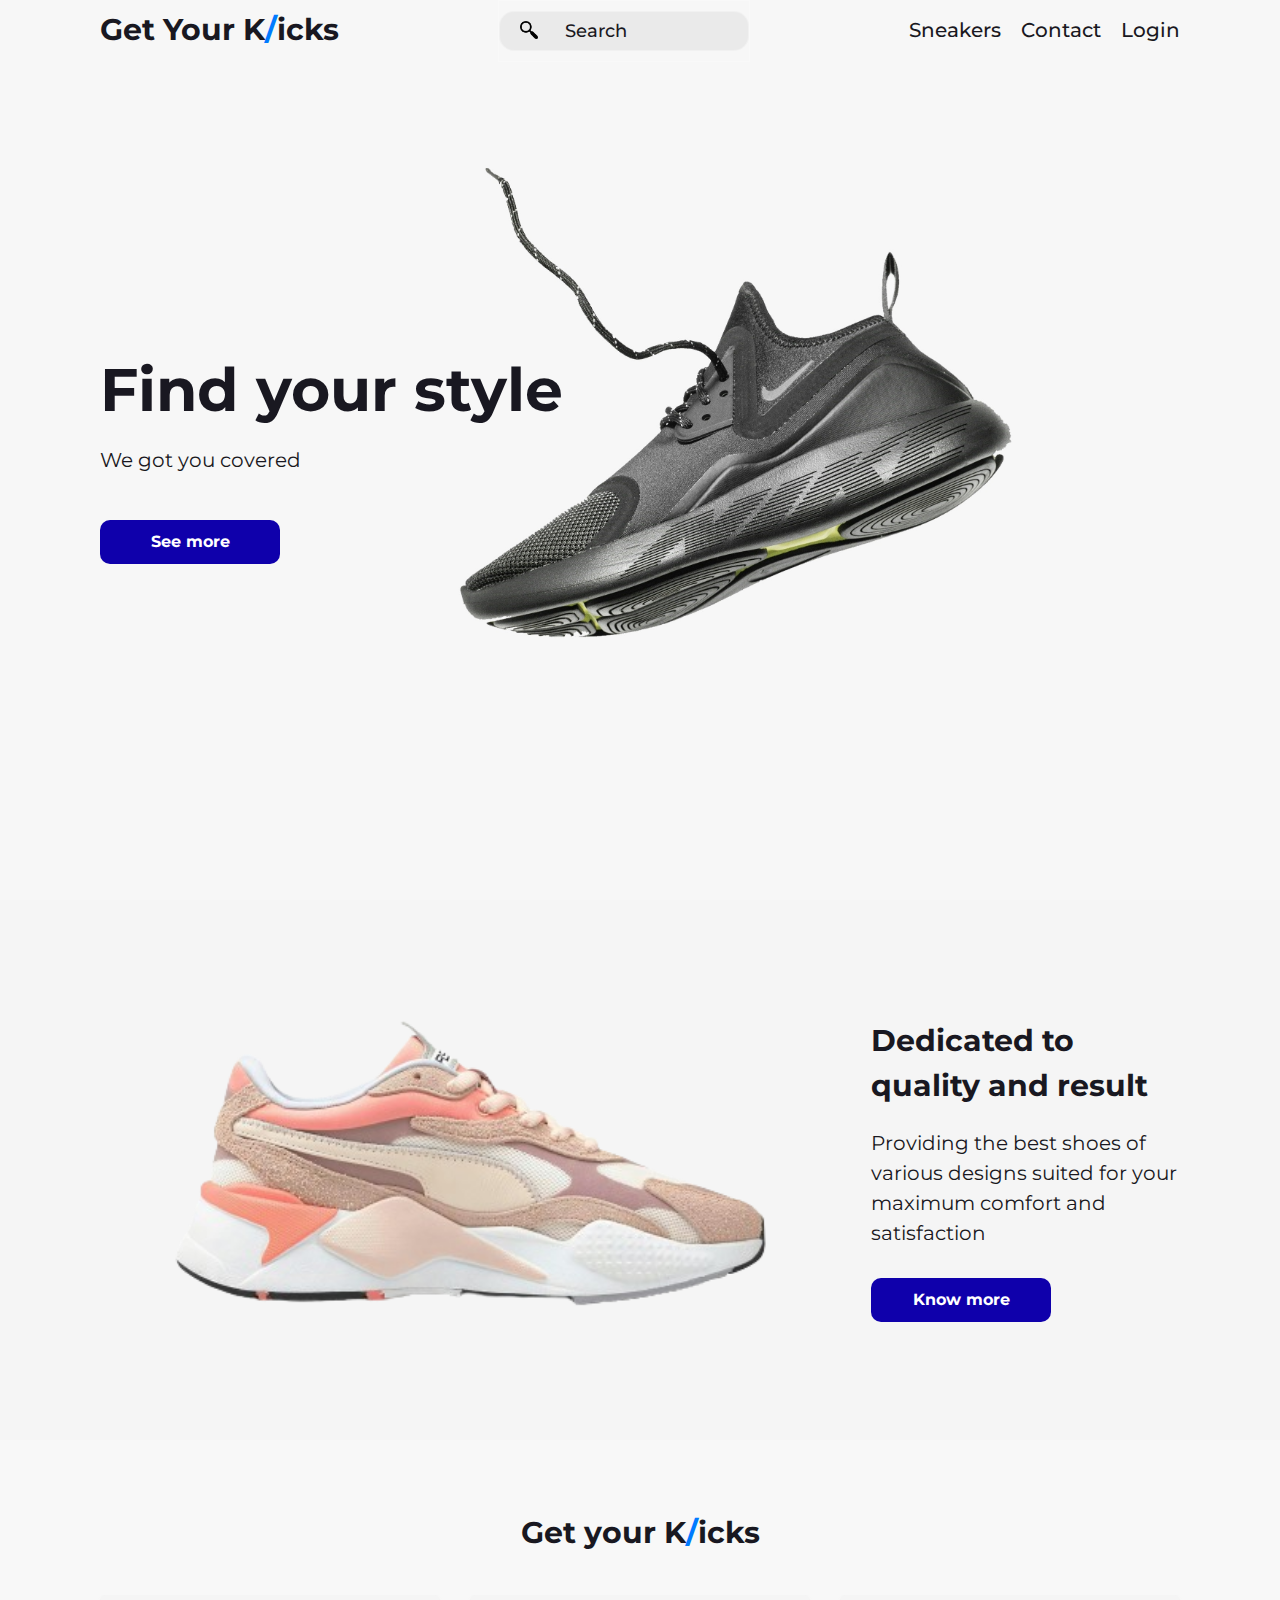
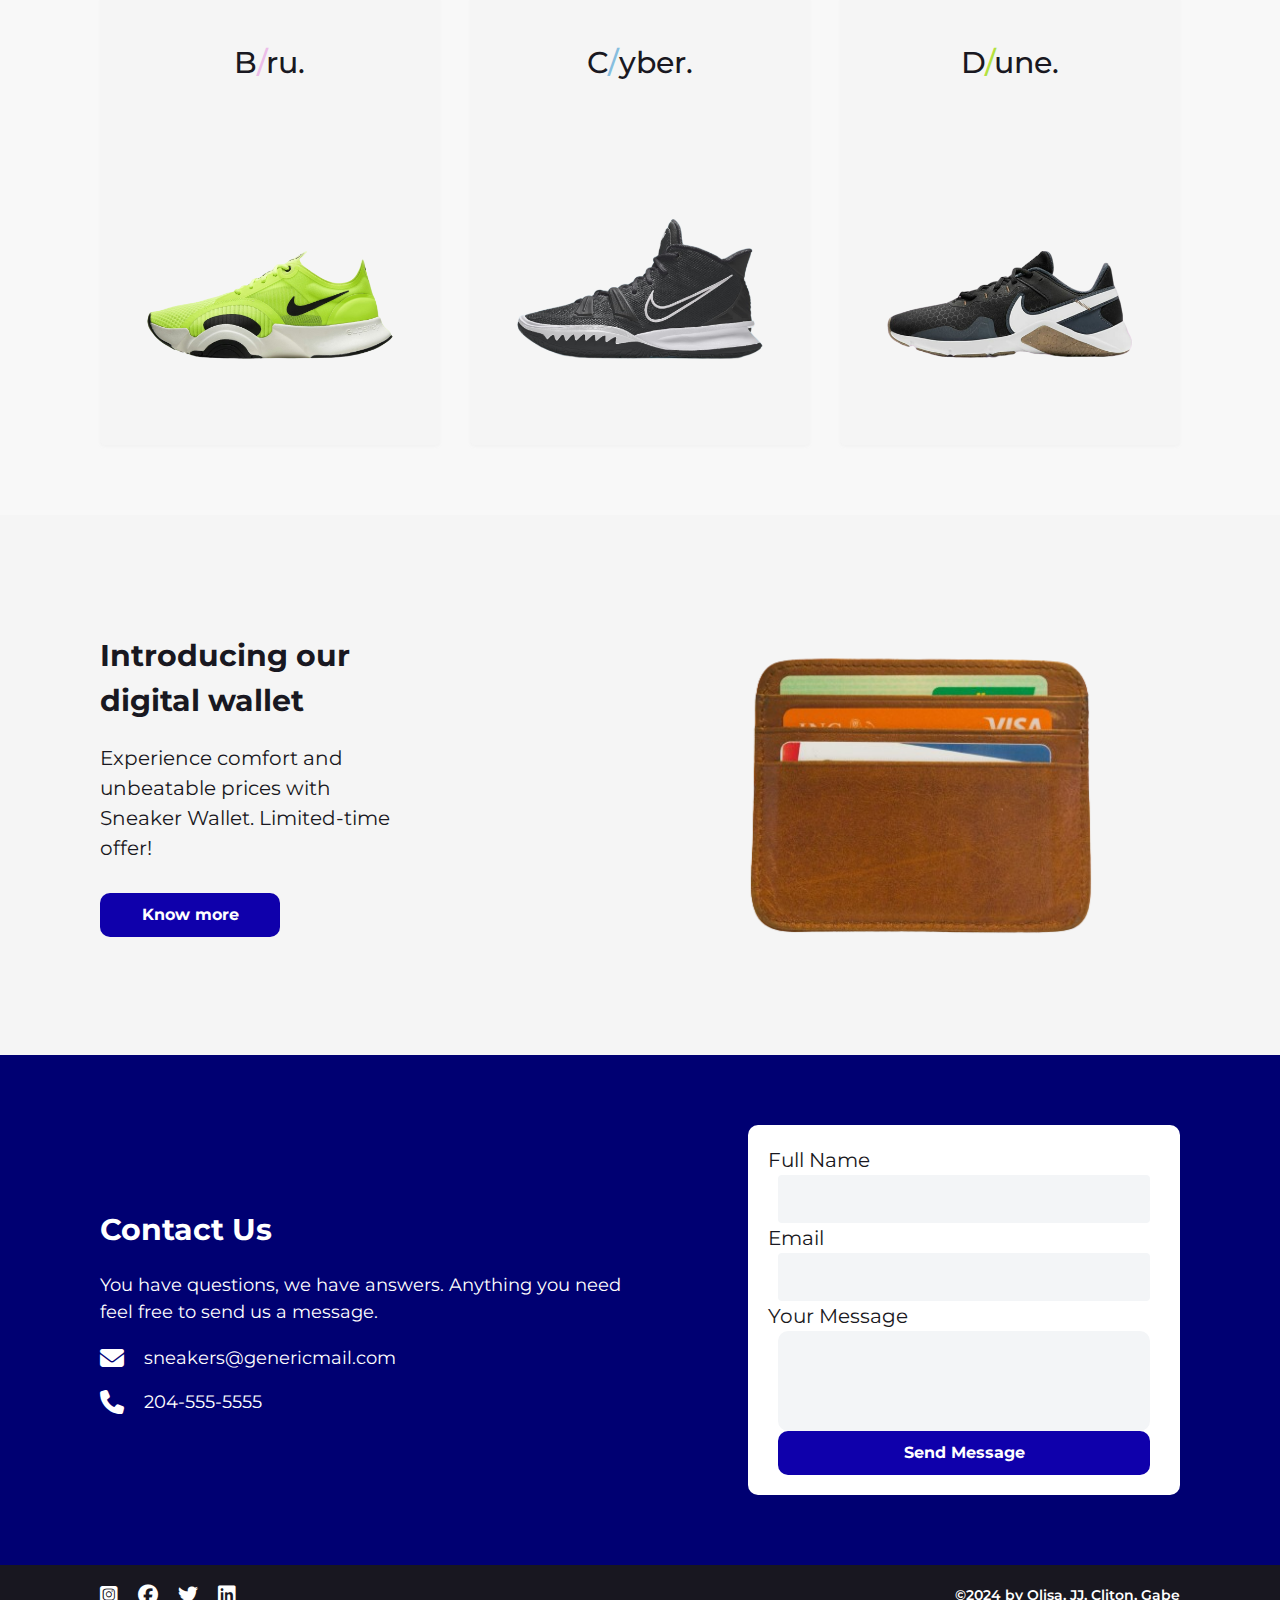
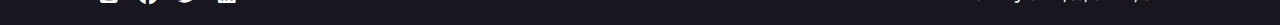
==== commit d414aa56: "removed extra contact" ====
--- a/index.html
+++ b/index.html
@@ -128,18 +128,6 @@
           </div>
 
 
-          <div class="contact-box contact-form">
-            <label>Full Name</label>
-            <input type="text" placeholder="" class="contact-name">
-            <label>Email</label>
-            <input type="text" placeholder="" class="contact-email">
-            <label>Your Message</label>
-            <textarea placeholder=""></textarea>
-            <a href="#" class="button form-button">
-              Send message
-            </a>
-          </div>
-
           <form class="contact-box contact-form">
             <p>Full Name</p>
             <input type="text" placeholder="" class="contact-name" minlength="1" required>
@@ -153,7 +141,7 @@
 
         </div>
       </section>
-      
+
       <!-- Dialog -->
       <div class="dialog">
         <h2>Sign in</h2>
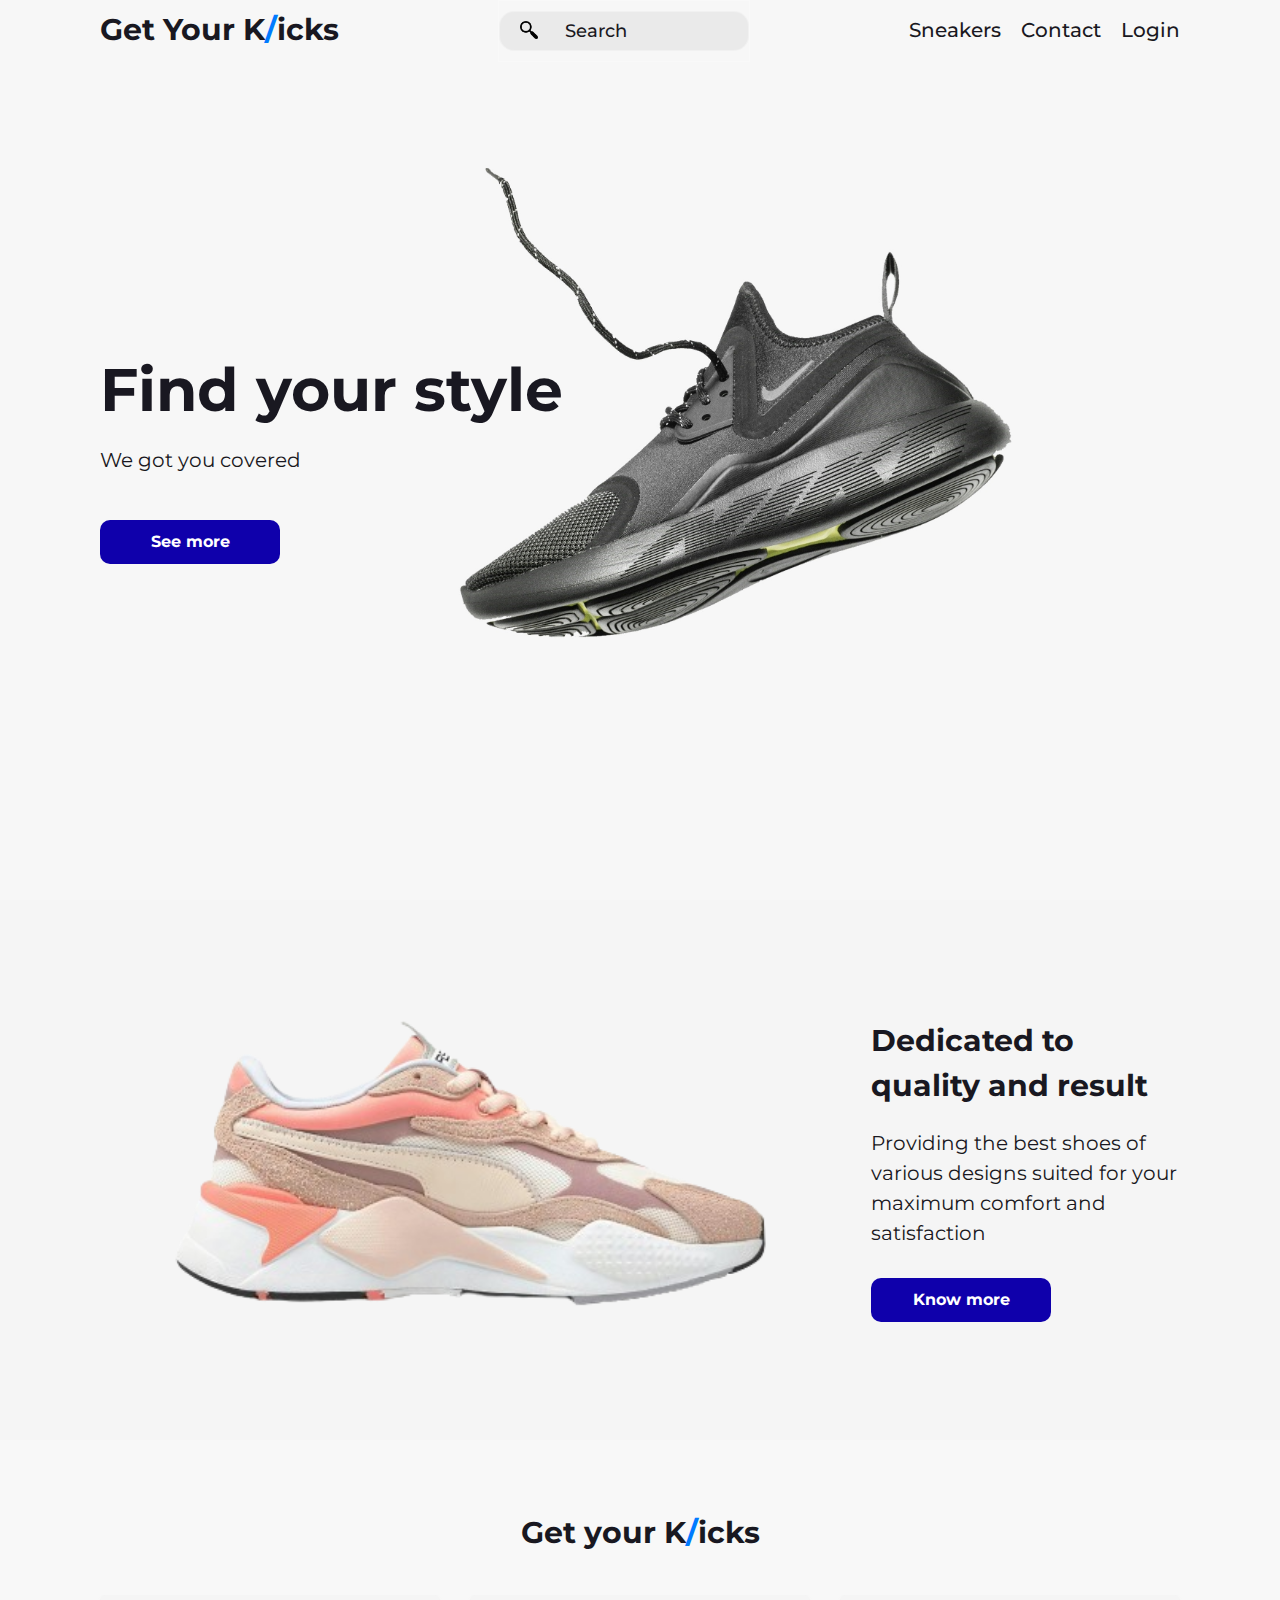
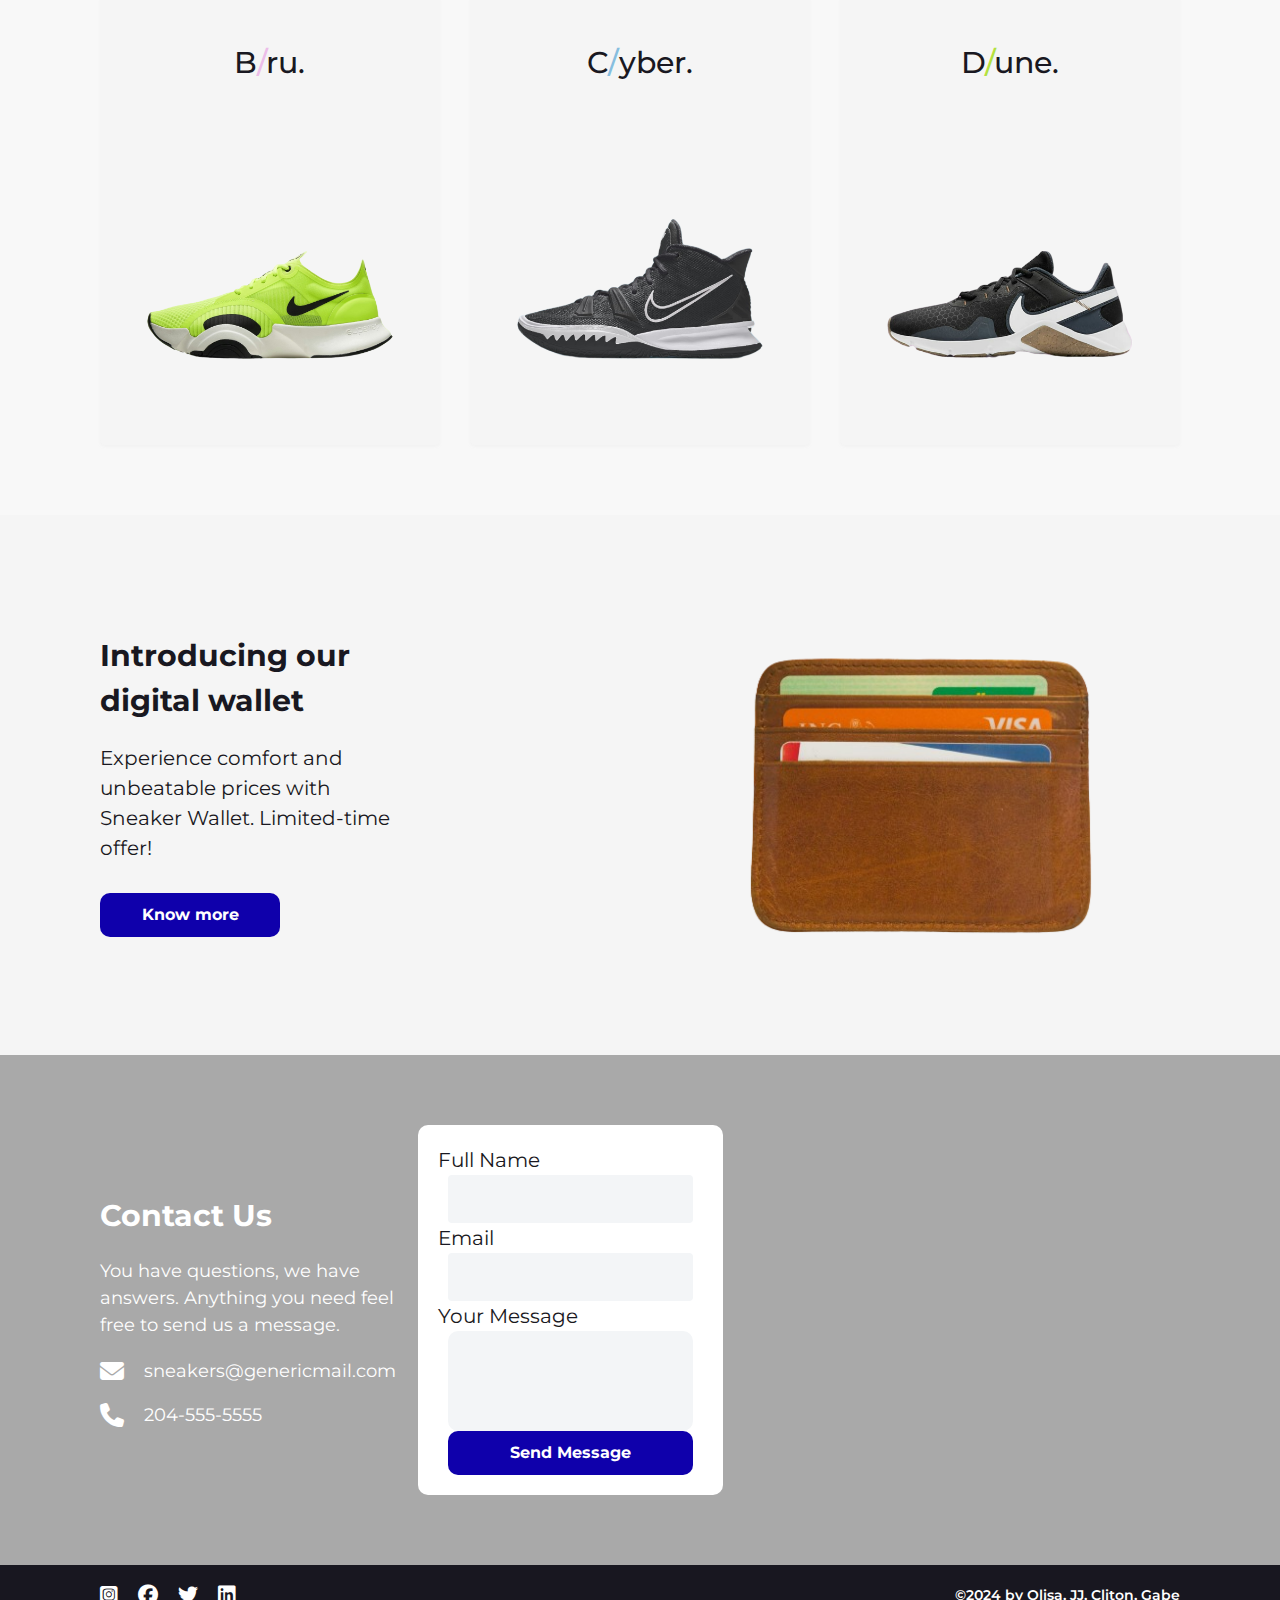
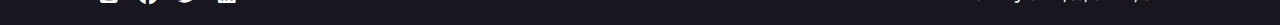
==== commit 99fa7df2: "form fix" ====
--- a/index.html
+++ b/index.html
@@ -58,7 +58,7 @@
                   Providing the best shoes of various designs suited for your
                   maximum comfort and satisfaction
                 </p>
-                <a href="./detail.html" class="button">Know more</a>
+                <a href="#" class="button">Know more</a>
               </div>
             </div>
           </div>
@@ -101,7 +101,7 @@
                 with Sneaker Wallet. 
                 Limited-time offer!
               </p>
-              <a href="./detail.html" class="button">Know more</a>
+              <a href="#" class="button">Know more</a>
             </div>
           </div>
           <div class="wallet-column-big digital-wallet"></div>
@@ -127,21 +127,22 @@
             </div>
           </div>
 
-
-          <form class="contact-box contact-form">
-            <p>Full Name</p>
-            <input type="text" placeholder="" class="contact-name" minlength="1" required>
-            <p>Email</p>
-            <input type="email" placeholder="" class="contact-email" pattern="^(?=^.{8,}$)[\-_A-Za-z0-9]+([\.\-_][a-zA-Z0-9]+)*@[A-Za-z0-9]+([\.\-][a-zA-Z0-9]+)*\.[A-Za-z]{2,}$">
-            <p>Your Message</p>
-            <textarea placeholder="" required></textarea>
-            <input class="button form-button" type="submit" value="Send Message">
+          <form>
+            <div class="contact-box contact-form">
+              <p>Full Name</p>
+              <input type="text" class="contact-name" minlength="1" required>
+              <p>Email</p>
+              <input class="contact-email" type="email" maxlength="50" required
+                title="Email is required" pattern="^(?=^.{8,}$)[\-_A-Za-z0-9]+([\.\-_][a-zA-Z0-9]+)*@[A-Za-z0-9]+([\.\-][a-zA-Z0-9]+)*\.[A-Za-z]{2,}$">
+              <p>Your Message</p>
+              <textarea required></textarea>
+              <input class="button form-button" type="submit" value="Send Message">
+            </div>
           </form>
 
-
+ 
         </div>
       </section>
-
       <!-- Dialog -->
       <div class="dialog">
         <h2>Sign in</h2>
--- a/assets/style/style.css
+++ b/assets/style/style.css
@@ -592,7 +592,7 @@
 
 
 .contact-section {
-  background-color: #000072;
+  background-color: rgb(169 169 169);
   color: var(--button-font);
   height: 100%;
 }
@@ -605,7 +605,10 @@
   width: 50%;
 }
 
+
 .contact-info {
+  width: 50%;
+  display: flex;
   width: 50%;
   flex-wrap: wrap;
   align-content: center;
@@ -633,6 +636,7 @@
 
 .contact-form {
   width: 40%;
+  height: 100%;
   display: flex;
   justify-content: space-between;
   flex-wrap: wrap;
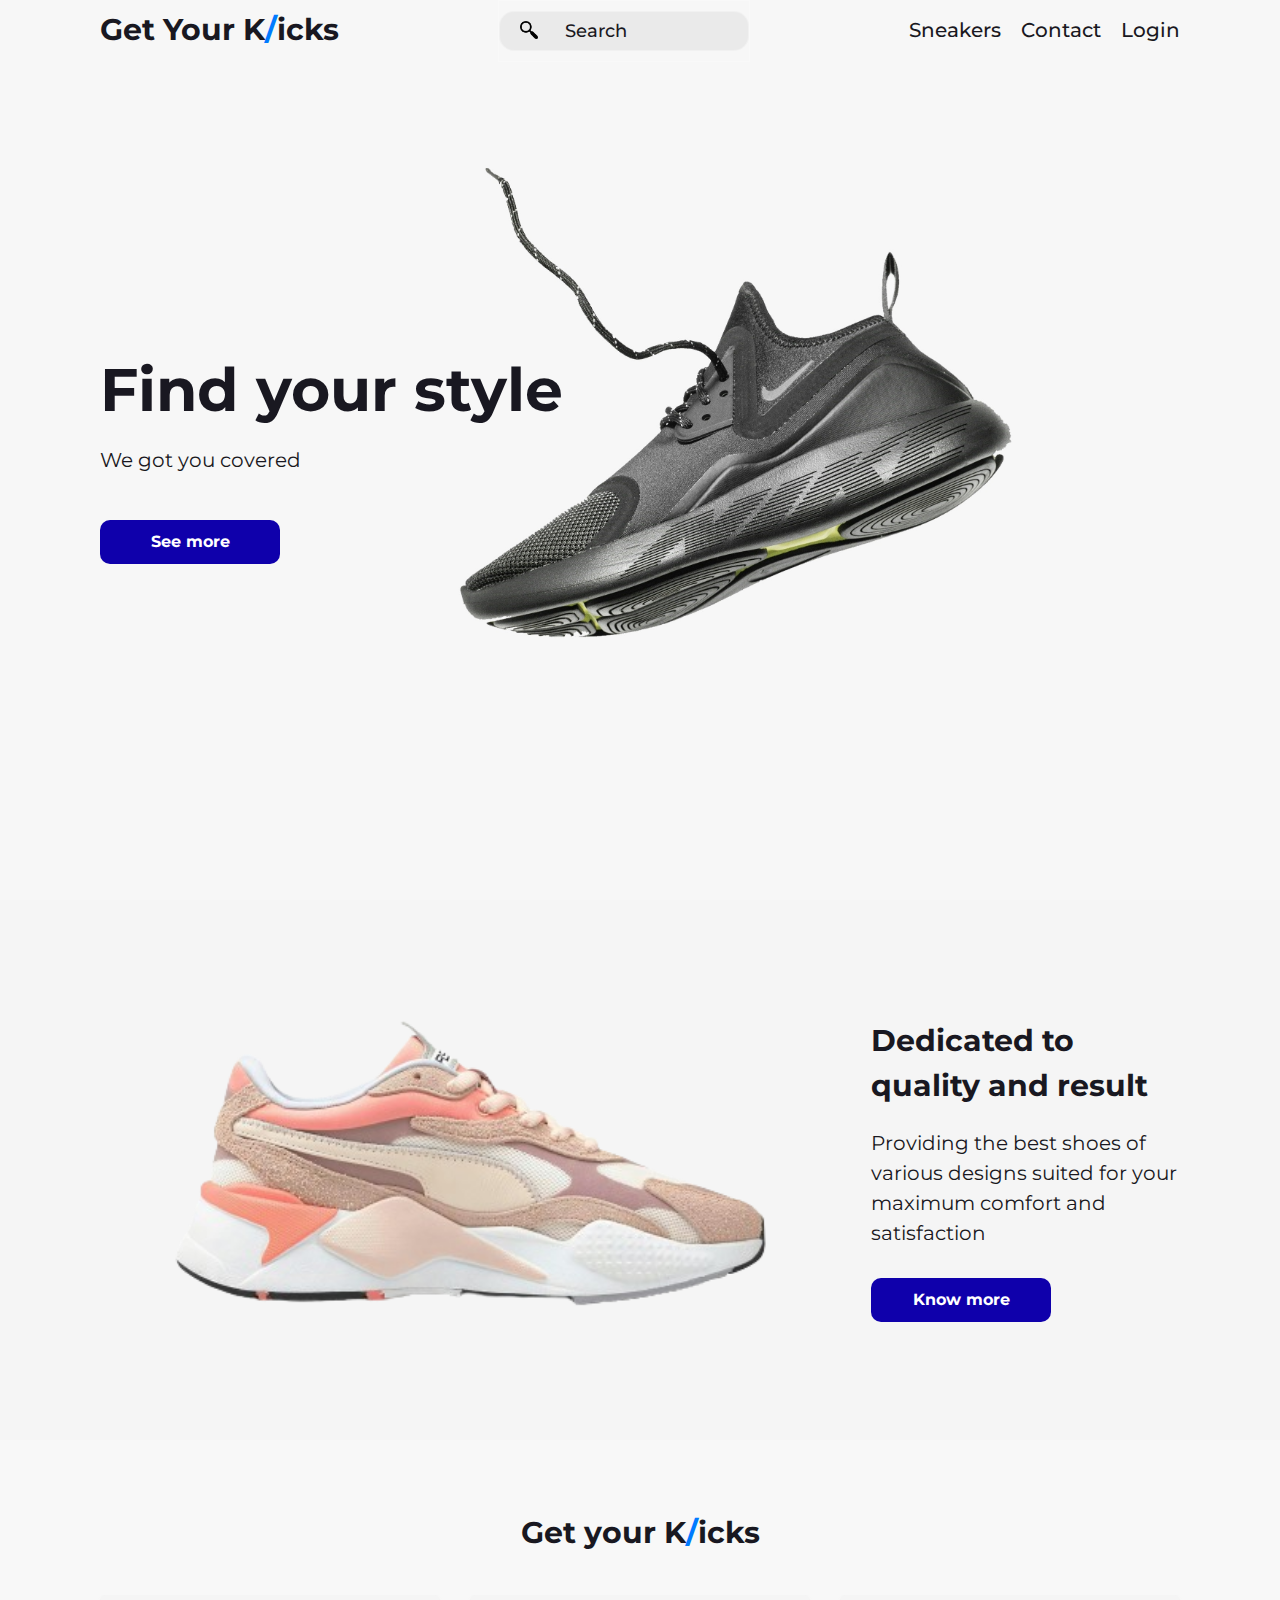
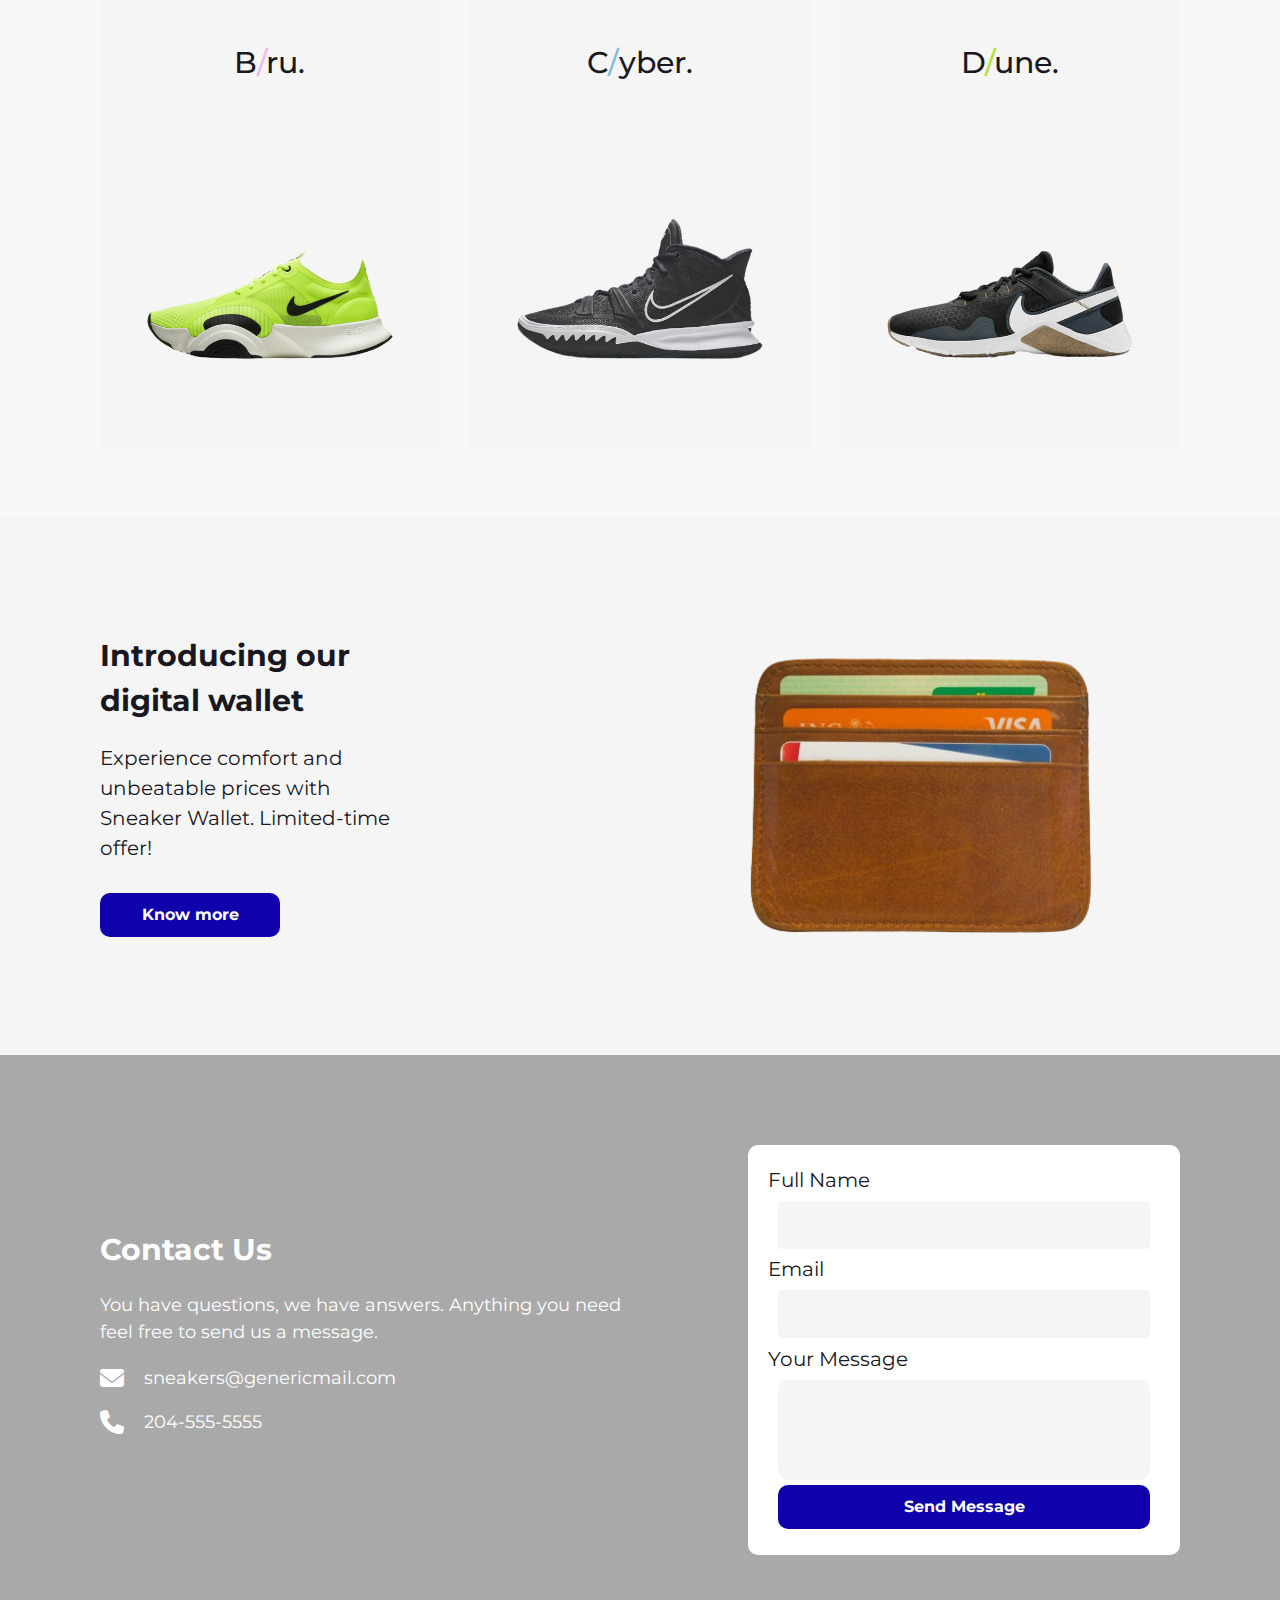
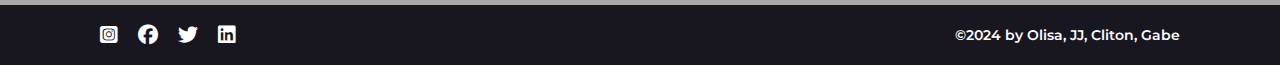
==== commit 7ac970a6: "contact reconciled" ====
--- a/index.html
+++ b/index.html
@@ -127,18 +127,18 @@
             </div>
           </div>
 
-          <form>
-            <div class="contact-box contact-form">
-              <p>Full Name</p>
-              <input type="text" class="contact-name" minlength="1" required>
-              <p>Email</p>
-              <input class="contact-email" type="email" maxlength="50" required
-                title="Email is required" pattern="^(?=^.{8,}$)[\-_A-Za-z0-9]+([\.\-_][a-zA-Z0-9]+)*@[A-Za-z0-9]+([\.\-][a-zA-Z0-9]+)*\.[A-Za-z]{2,}$">
-              <p>Your Message</p>
-              <textarea required></textarea>
-              <input class="button form-button" type="submit" value="Send Message">
-            </div>
+          
+          <form class="contact-box contact-form">
+            <p>Full Name</p>
+            <input type="text" class="contact-name" minlength="1" required>
+            <p>Email</p>
+            <input class="contact-email" type="email" maxlength="50" required
+              title="Email is required" pattern="^(?=^.{8,}$)[\-_A-Za-z0-9]+([\.\-_][a-zA-Z0-9]+)*@[A-Za-z0-9]+([\.\-][a-zA-Z0-9]+)*\.[A-Za-z]{2,}$">
+            <p>Your Message</p>
+            <textarea required></textarea>
+            <input class="button form-button" type="submit" value="Send Message">
           </form>
+    
 
  
         </div>
--- a/assets/style/style.css
+++ b/assets/style/style.css
@@ -599,6 +599,7 @@
 
 .contact-container {
   display: flex;
+  justify-content: space-around;
 }
 
 .contact-box {
@@ -632,6 +633,9 @@
   font-size: var(--font-size-medium);
   gap: 20px;
   margin-top: 20px;
+  width: 90%;
+
+
 }
 
 .contact-form {
@@ -644,6 +648,7 @@
   background-color: #fff;
   padding: 20px;
   border-radius: 10px;
+  margin: 20px 0;
 
   label {
     font-size: 16px;
@@ -679,6 +684,14 @@
     border: 0rem solid #ccc;
     border-radius: .4rem;
   }
+
+  .contact-info {
+    width: 100%;
+    text-align: center;
+    
+  }
+
+
 }
 
 input:focus, textarea:focus {
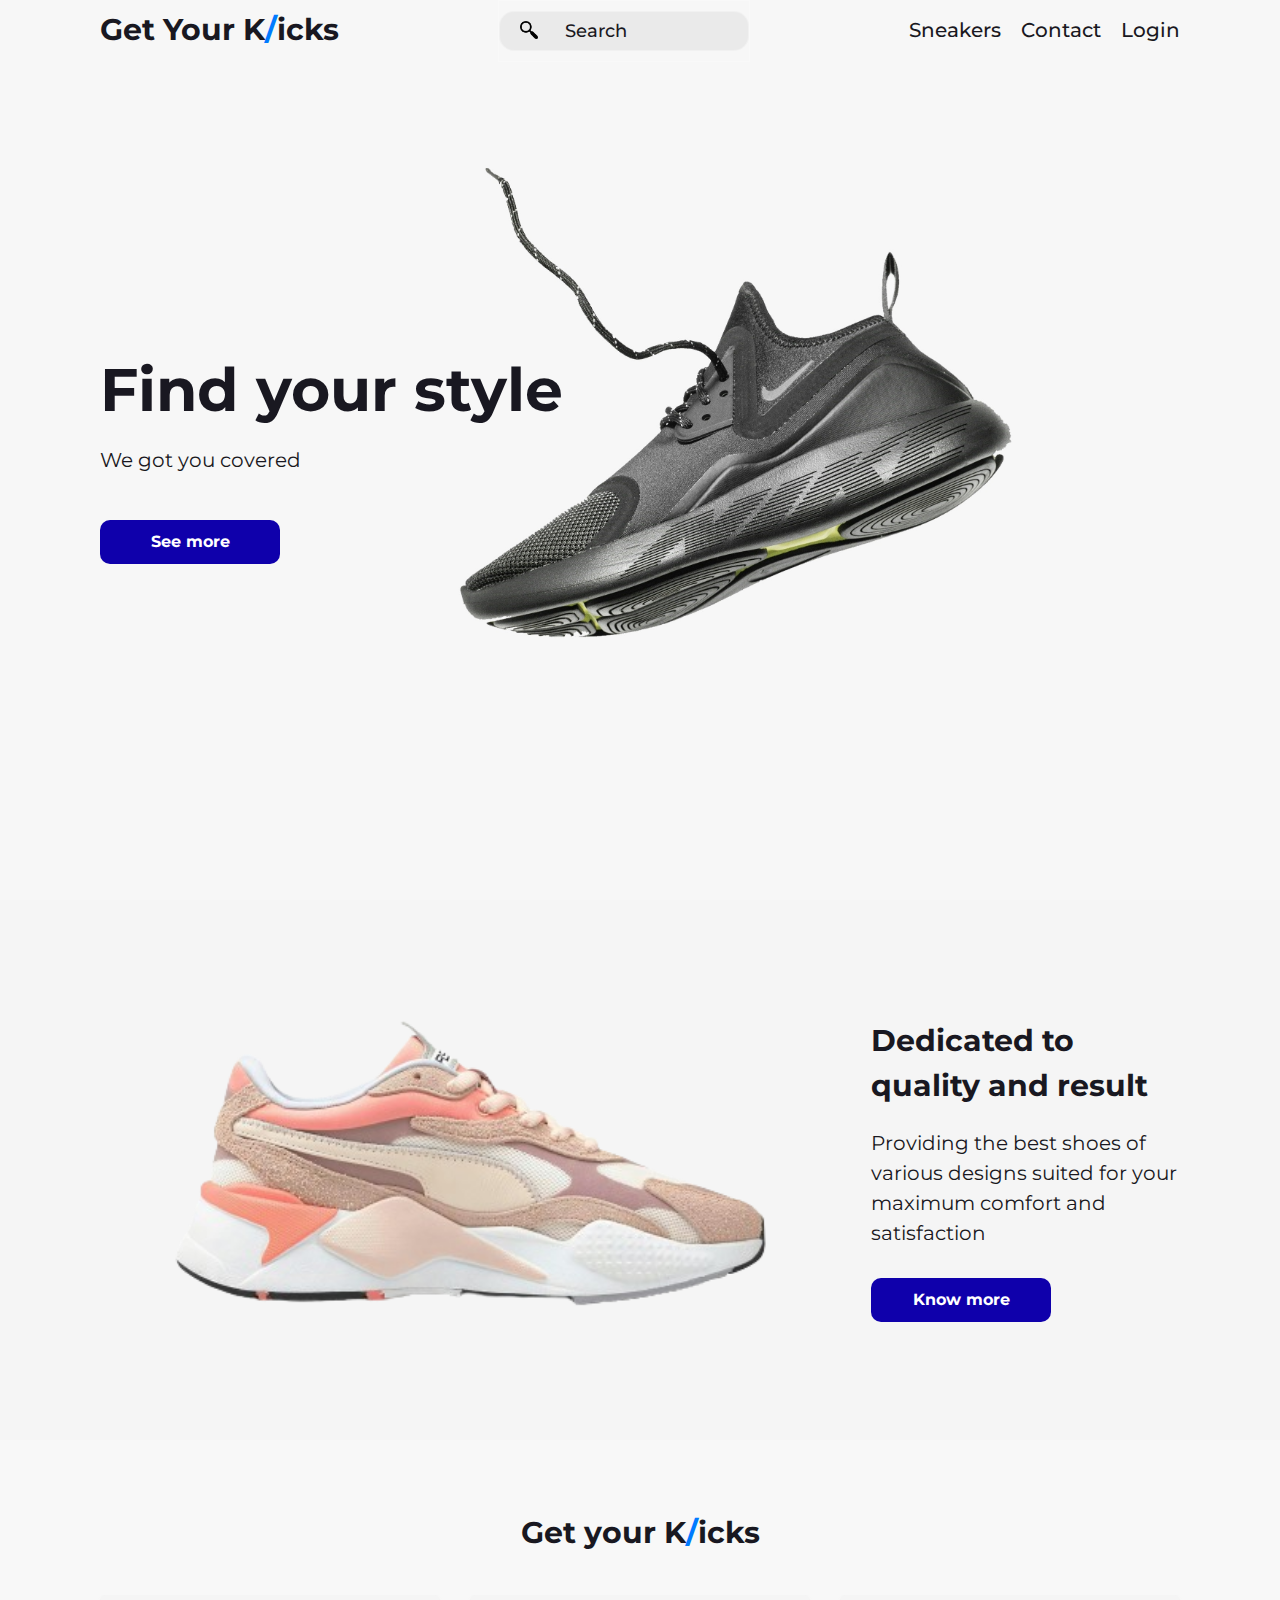
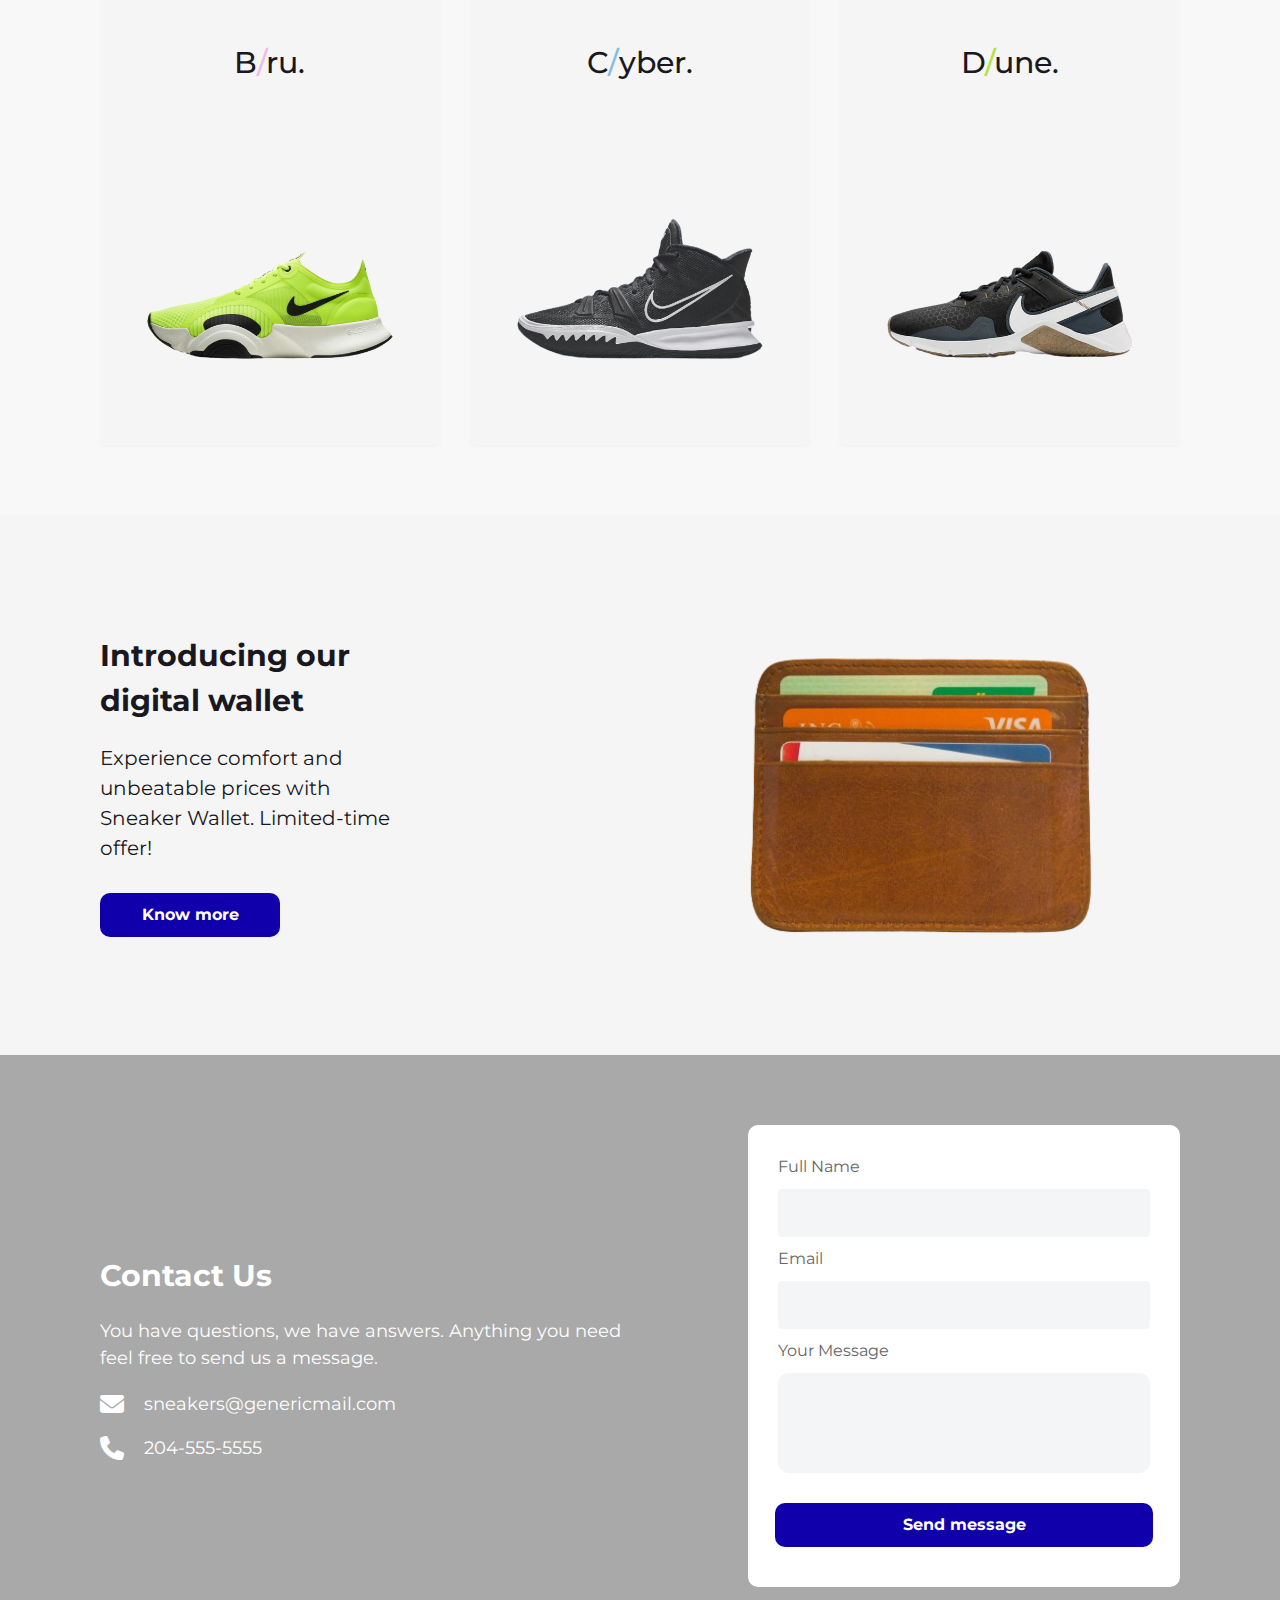
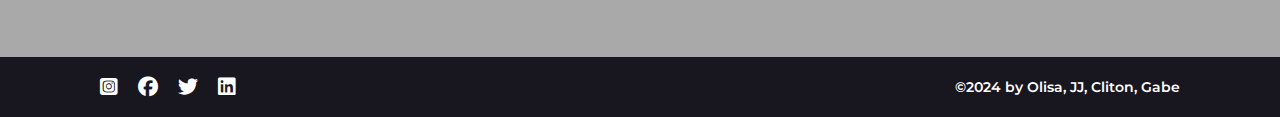
==== commit 704e1eb2: "contact mobile fixed" ====
--- a/index.html
+++ b/index.html
@@ -127,20 +127,17 @@
             </div>
           </div>
 
-          
-          <form class="contact-box contact-form">
-            <p>Full Name</p>
-            <input type="text" class="contact-name" minlength="1" required>
-            <p>Email</p>
-            <input class="contact-email" type="email" maxlength="50" required
-              title="Email is required" pattern="^(?=^.{8,}$)[\-_A-Za-z0-9]+([\.\-_][a-zA-Z0-9]+)*@[A-Za-z0-9]+([\.\-][a-zA-Z0-9]+)*\.[A-Za-z]{2,}$">
-            <p>Your Message</p>
-            <textarea required></textarea>
-            <input class="button form-button" type="submit" value="Send Message">
-          </form>
-    
-
- 
+          <div class="contact-box contact-form">
+            <label>Full Name</label>
+            <input type="text" placeholder="" class="contact-name">
+            <label>Email</label>
+            <input type="text" placeholder="" class="contact-email">
+            <label>Your Message</label>
+            <textarea placeholder=""></textarea>
+            <a href="#" class="button form-button">
+              Send message
+            </a>
+          </div>
         </div>
       </section>
       <!-- Dialog -->
--- a/assets/style/style.css
+++ b/assets/style/style.css
@@ -59,7 +59,6 @@
 }
 
 .button {
-  background-color: var(--button-color);
   display: block;
   height: 44px;
   width: 180px;
@@ -81,9 +80,7 @@
 .form-button {
   width: 100%;
   margin: 30px 7px 20px;
-  background-color: var(--button-color);
-}
-
+}
 
 /*----------------------------------*/
 /*  Olisa Contact Section           */
@@ -93,7 +90,6 @@
   background-color: rgb(169 169 169);
   color: var(--button-font);
 }
-
 
 /*----------------------------------*/
 /*             Header               */
@@ -590,26 +586,15 @@
 /*               Contact                    */
 /*------------------------------------------*/
 
-
-.contact-section {
-  background-color: rgb(169 169 169);
-  color: var(--button-font);
-  height: 100%;
-}
-
 .contact-container {
   display: flex;
-  justify-content: space-around;
 }
 
 .contact-box {
   width: 50%;
 }
 
-
 .contact-info {
-  width: 50%;
-  display: flex;
   width: 50%;
   flex-wrap: wrap;
   align-content: center;
@@ -633,14 +618,10 @@
   font-size: var(--font-size-medium);
   gap: 20px;
   margin-top: 20px;
-  width: 90%;
-
-
 }
 
 .contact-form {
   width: 40%;
-  height: 100%;
   display: flex;
   justify-content: space-between;
   flex-wrap: wrap;
@@ -648,7 +629,6 @@
   background-color: #fff;
   padding: 20px;
   border-radius: 10px;
-  margin: 20px 0;
 
   label {
     font-size: 16px;
@@ -675,7 +655,7 @@
     background-color: #f3f5f7;
   }
 
-  input:not([type=submit]) {
+  input {
     font-size: 1.6rem;
     font-weight: 400;
     height: 4.8rem;
@@ -684,14 +664,6 @@
     border: 0rem solid #ccc;
     border-radius: .4rem;
   }
-
-  .contact-info {
-    width: 100%;
-    text-align: center;
-    
-  }
-
-
 }
 
 input:focus, textarea:focus {
@@ -873,38 +845,33 @@
     position: relative;
     left: 25%;
   }
-  
   .landing {
     background: transparent url(../img/bg1-mobile.jpg) no-repeat center center/cover;
   }
 
-  .contact-info {
-    flex: 0 0 calc(100%);
-    width: 100%;
-  }
-
-  .contact-box {
-    height: auto;
-    flex: 0 0 calc(100%);
-    width: 50%;
-    margin-bottom: 1000px;
-  }
-
+  .contact-container {
+    display: inline-block;
+  }
   .contact-form {
     flex: 0 0 calc(100%);
+    width: 100%; /* Make the form take up the full width on small screens */
+    padding: 20px;
+    margin: 40px 0;
+  }
+
+  .contact-info {
     width: 100%;
-    height: auto;
-  }
-
-
-
-}
+    text-align: center;
+  }
+}
+
+
+
 
 /* contact section*/
 @media (max-width: 600px) {
   .contact-container {
     flex-direction: column;
-    height: auto;
   }
 
   .contact-form {
@@ -943,14 +910,3 @@
   align-content: center;
 }
 
-/*------------------------------------------*/
-/*   Responsiveness Contact                  */
-/*------------------------------------------*/
-
-
-@media(max-width: 480px) {
-
-
-}
-
-
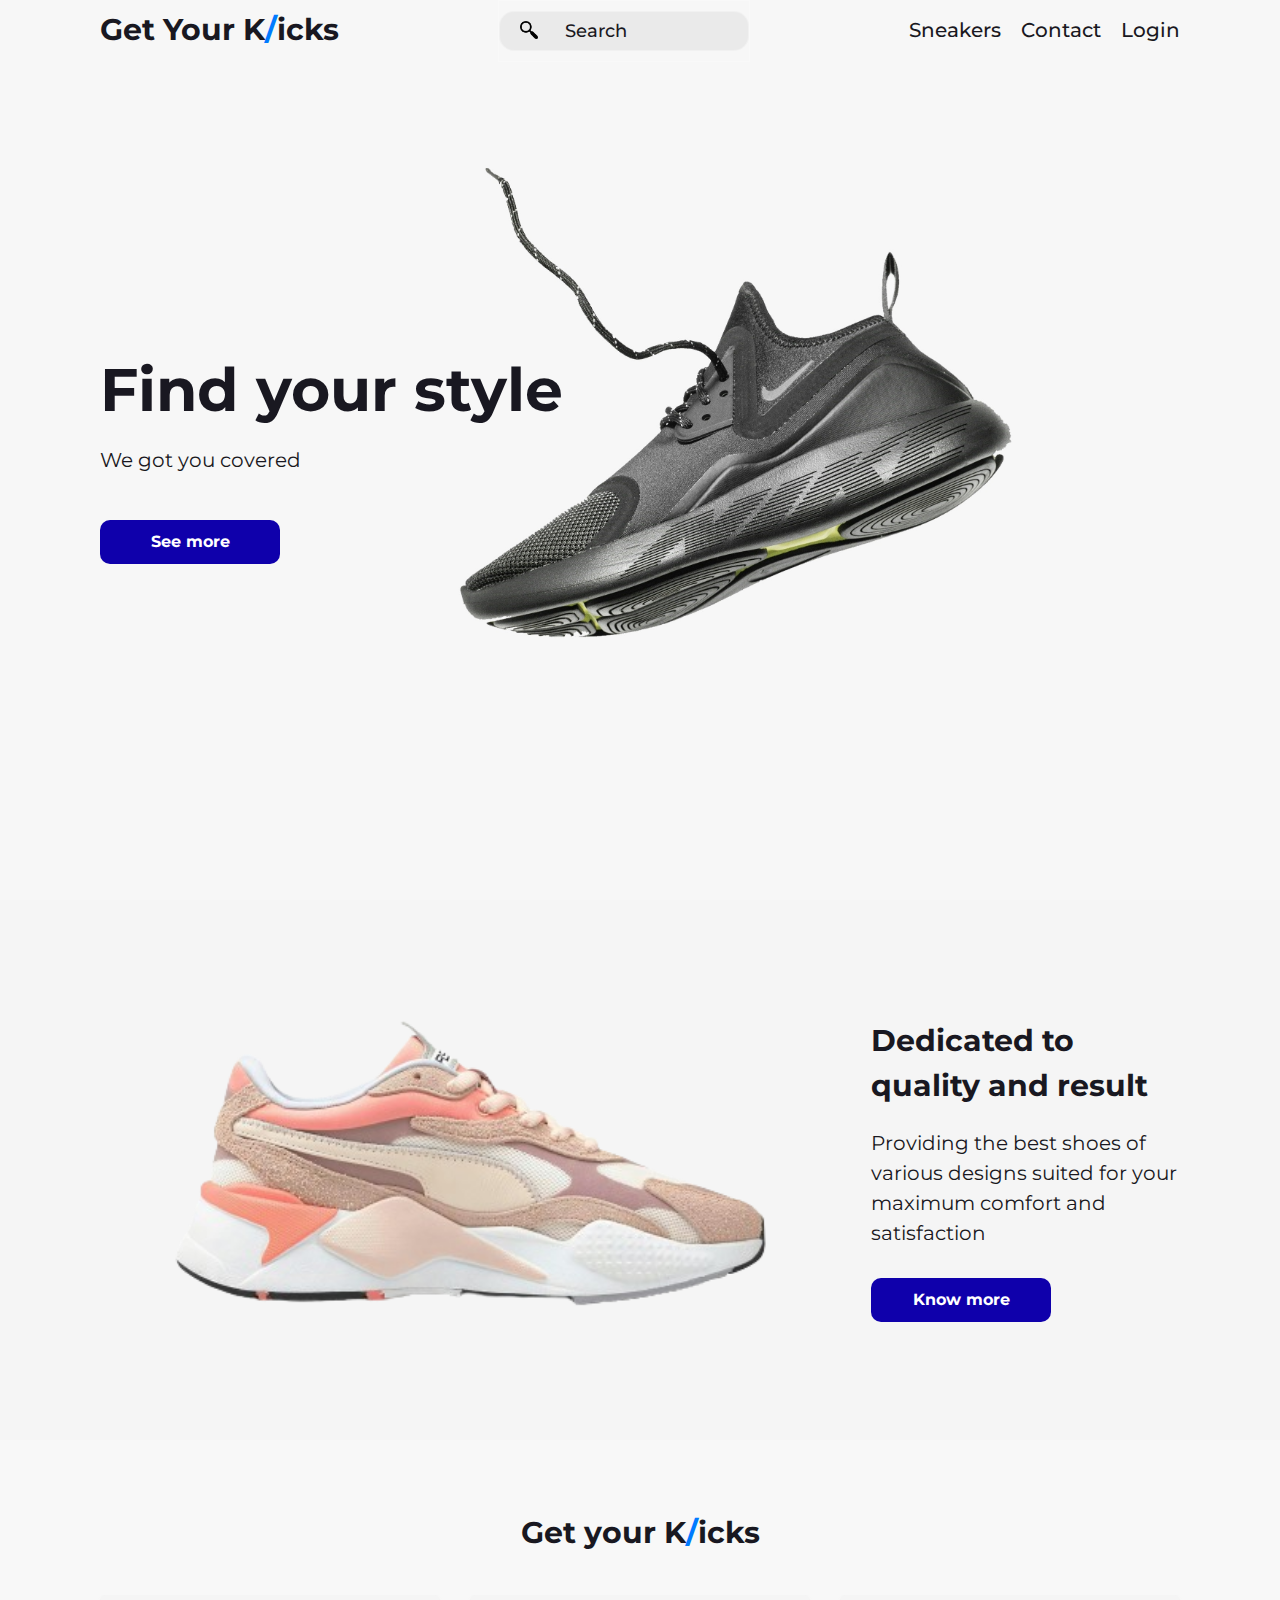
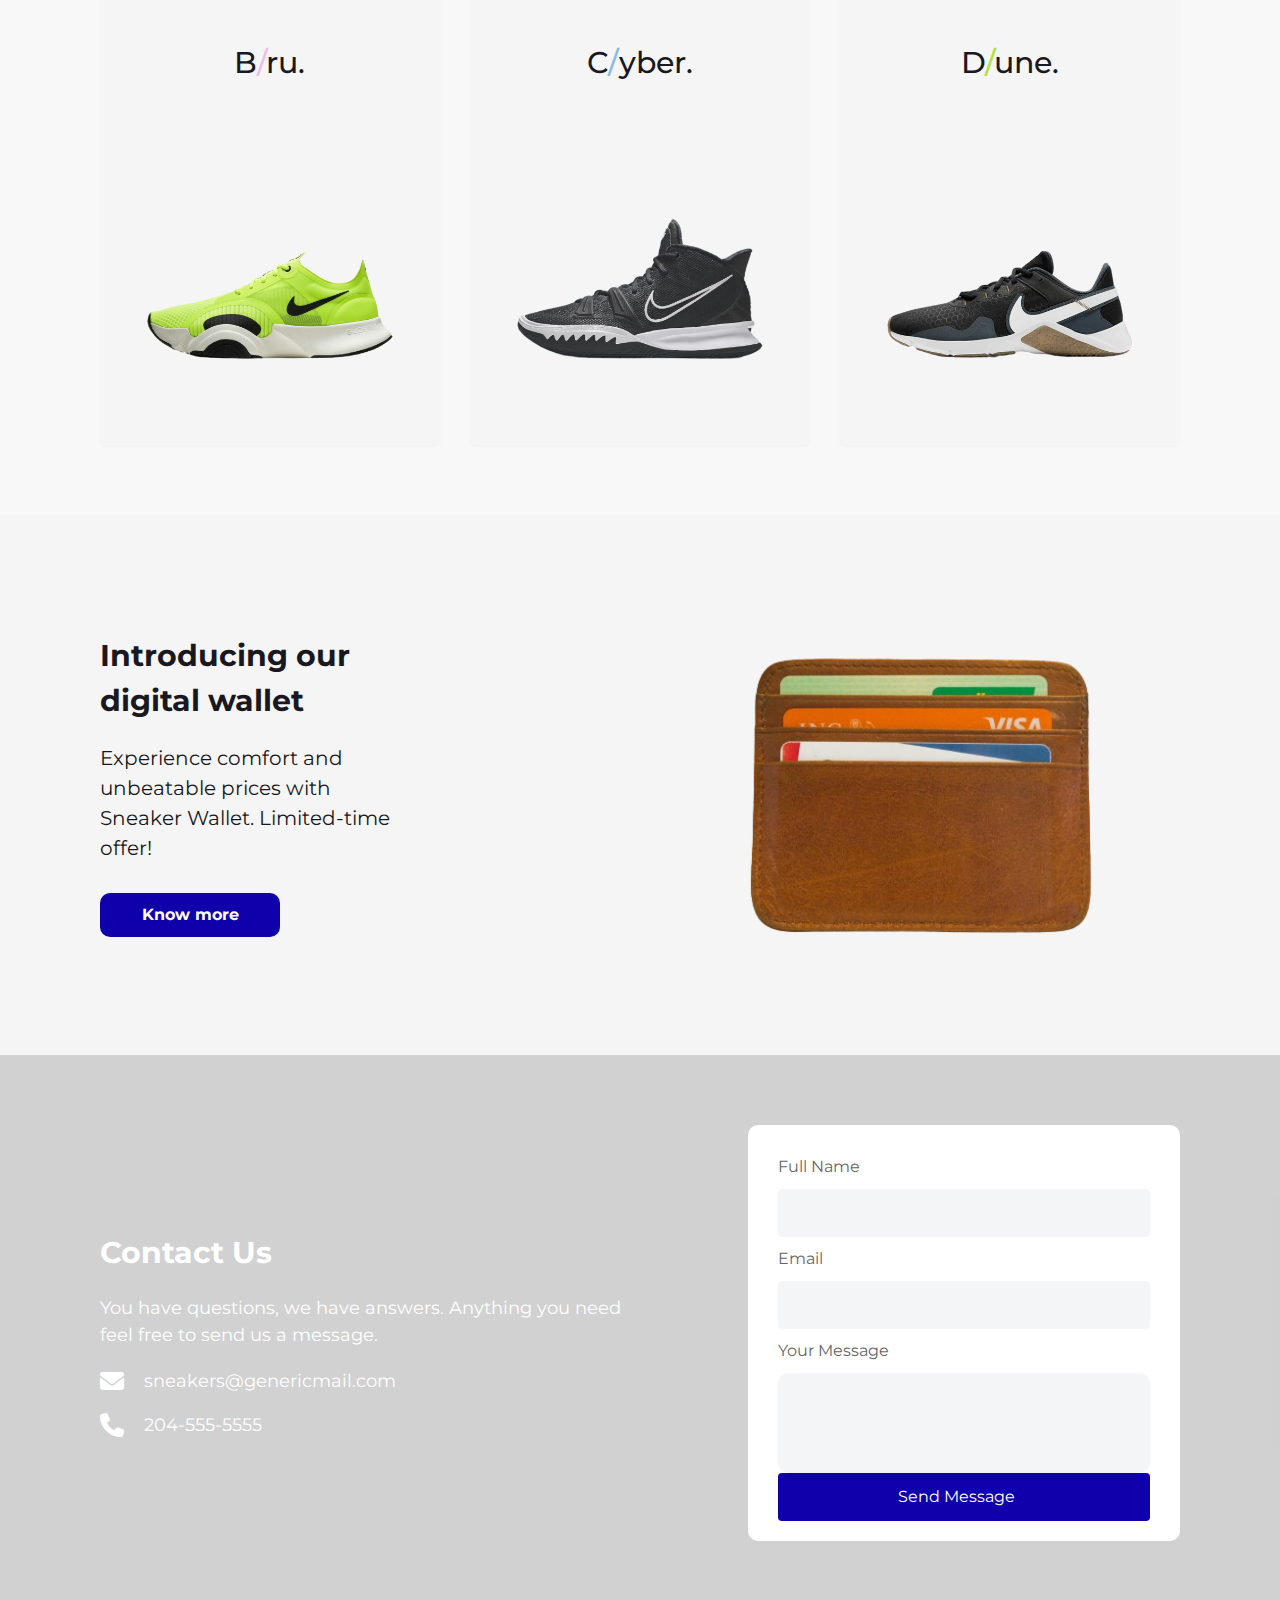
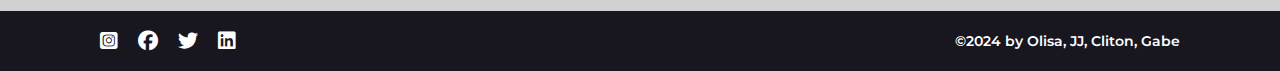
==== commit 2de6f1ce: "reverted response" ====
--- a/index.html
+++ b/index.html
@@ -127,17 +127,18 @@
             </div>
           </div>
 
-          <div class="contact-box contact-form">
+          <form class="contact-box contact-form">
             <label>Full Name</label>
-            <input type="text" placeholder="" class="contact-name">
+            <input type="text" placeholder="" class="contact-name" minlength="1" required>
             <label>Email</label>
-            <input type="text" placeholder="" class="contact-email">
+            <input type="email" placeholder="" class="contact-email" pattern="^(?=^.{8,}$)[\-_A-Za-z0-9]+([\.\-_][a-zA-Z0-9]+)*@[A-Za-z0-9]+([\.\-][a-zA-Z0-9]+)*\.[A-Za-z]{2,}$">
+
             <label>Your Message</label>
-            <textarea placeholder=""></textarea>
-            <a href="#" class="button form-button">
-              Send message
-            </a>
-          </div>
+ 
+            <textarea placeholder="" required></textarea>
+            <input class="button form-button" type="submit" value="Send Message">
+          </form>
+          </form>
         </div>
       </section>
       <!-- Dialog -->
--- a/assets/style/style.css
+++ b/assets/style/style.css
@@ -2,7 +2,6 @@
 @import url('https://fonts.googleapis.com/css2?family=Montserrat:ital,wght@0,100..900;1,100..900&family=Roboto:ital,wght@0,100;0,300;0,400;0,500;0,700;0,900;1,100;1,300;1,400;1,500;1,700;1,900&display=swap');
 
 :root{
-  /* --background-dark: rgb(24,23,32); */
   --background-main: #f8f8f8;
   --background-sub: #ffffff;
   --font-color-main: #191821;
@@ -14,7 +13,6 @@
   --button-hover-color: #0047ab;
   --button-font: #ffffff;
   --footer-font-color: #ffffff;
-
 }
 
 html {
@@ -80,6 +78,7 @@
 .form-button {
   width: 100%;
   margin: 30px 7px 20px;
+  background-color: var(--button-color)  !important;
 }
 
 /*----------------------------------*/
@@ -87,7 +86,7 @@
 /*----------------------------------*/
 
 .contact-section {
-  background-color: rgb(169 169 169);
+  background-color: rgb(169 169 169 / 0.5);
   color: var(--button-font);
 }
 
@@ -145,14 +144,12 @@
 /*          Search                  */
 /*----------------------------------*/
 
-
 .search {
   display: flex;
   align-items: center;
   justify-content: end;
   color: #808080;
   border: 1px solid rgb(255 255 255 /0.30);
-
 }
 
 .search-input {
@@ -165,7 +162,6 @@
   border-radius: 15px;
   z-index: 1;
   border: 1px solid rgb(255 255 255 /0.30);
-
 }
 
 .search-input[type=text] {
@@ -197,7 +193,6 @@
 }
 
 
-
 /*----------------------------------*/
 /*          Landing Page            */
 /*----------------------------------*/
@@ -263,7 +258,6 @@
 
 button:hover {
   background-color: var(--button-color);
-  /* background-color: #00275f; */
 }
 
 a:link, a:visited {
@@ -528,7 +522,6 @@
       }
     }
   }
-
 }
 
 
@@ -817,8 +810,6 @@
     flex: 0 0 100%;
     max-width: 100%;
     height: 400px;
-
-
   }
   
 
@@ -852,6 +843,7 @@
   .contact-container {
     display: inline-block;
   }
+
   .contact-form {
     flex: 0 0 calc(100%);
     width: 100%; /* Make the form take up the full width on small screens */
@@ -863,6 +855,13 @@
     width: 100%;
     text-align: center;
   }
+
+  .form-button {
+    position: relative;
+    left: 2%;
+    width: 93%
+    
+  }
 }
 
 
